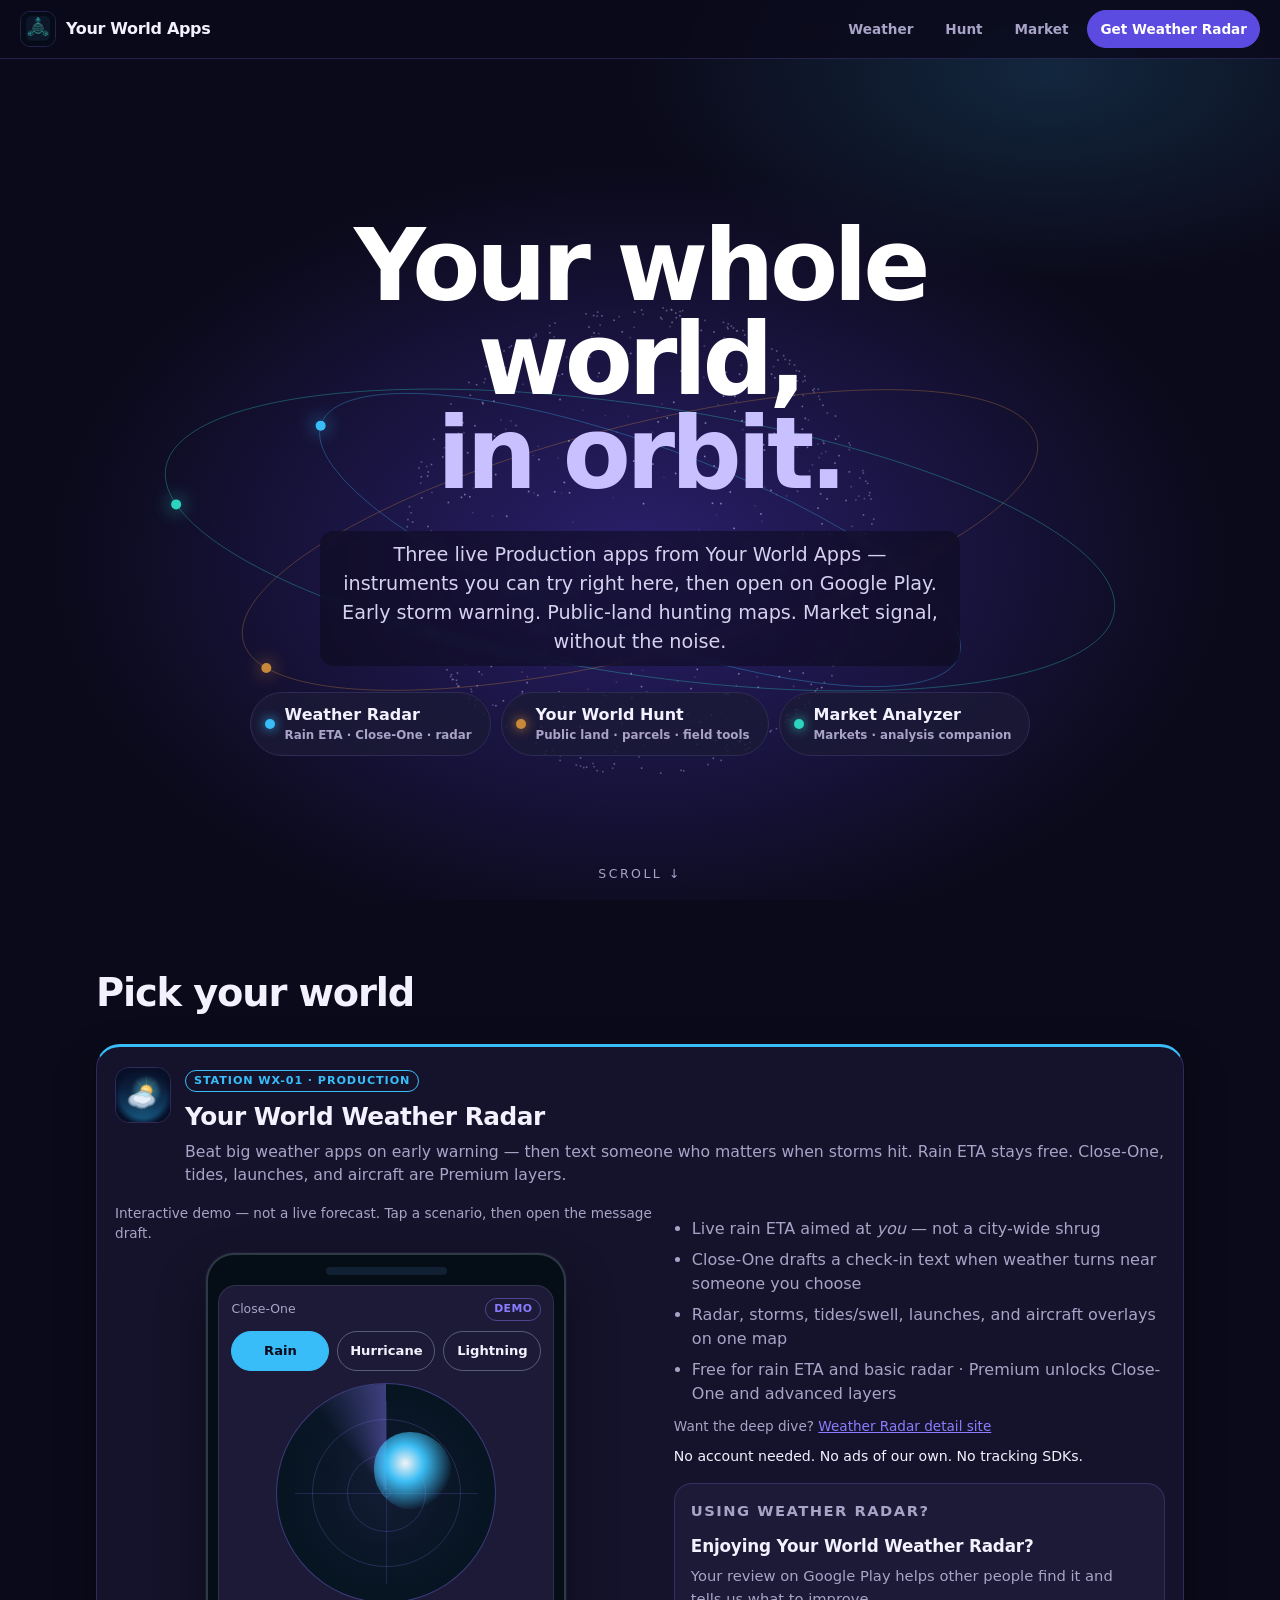
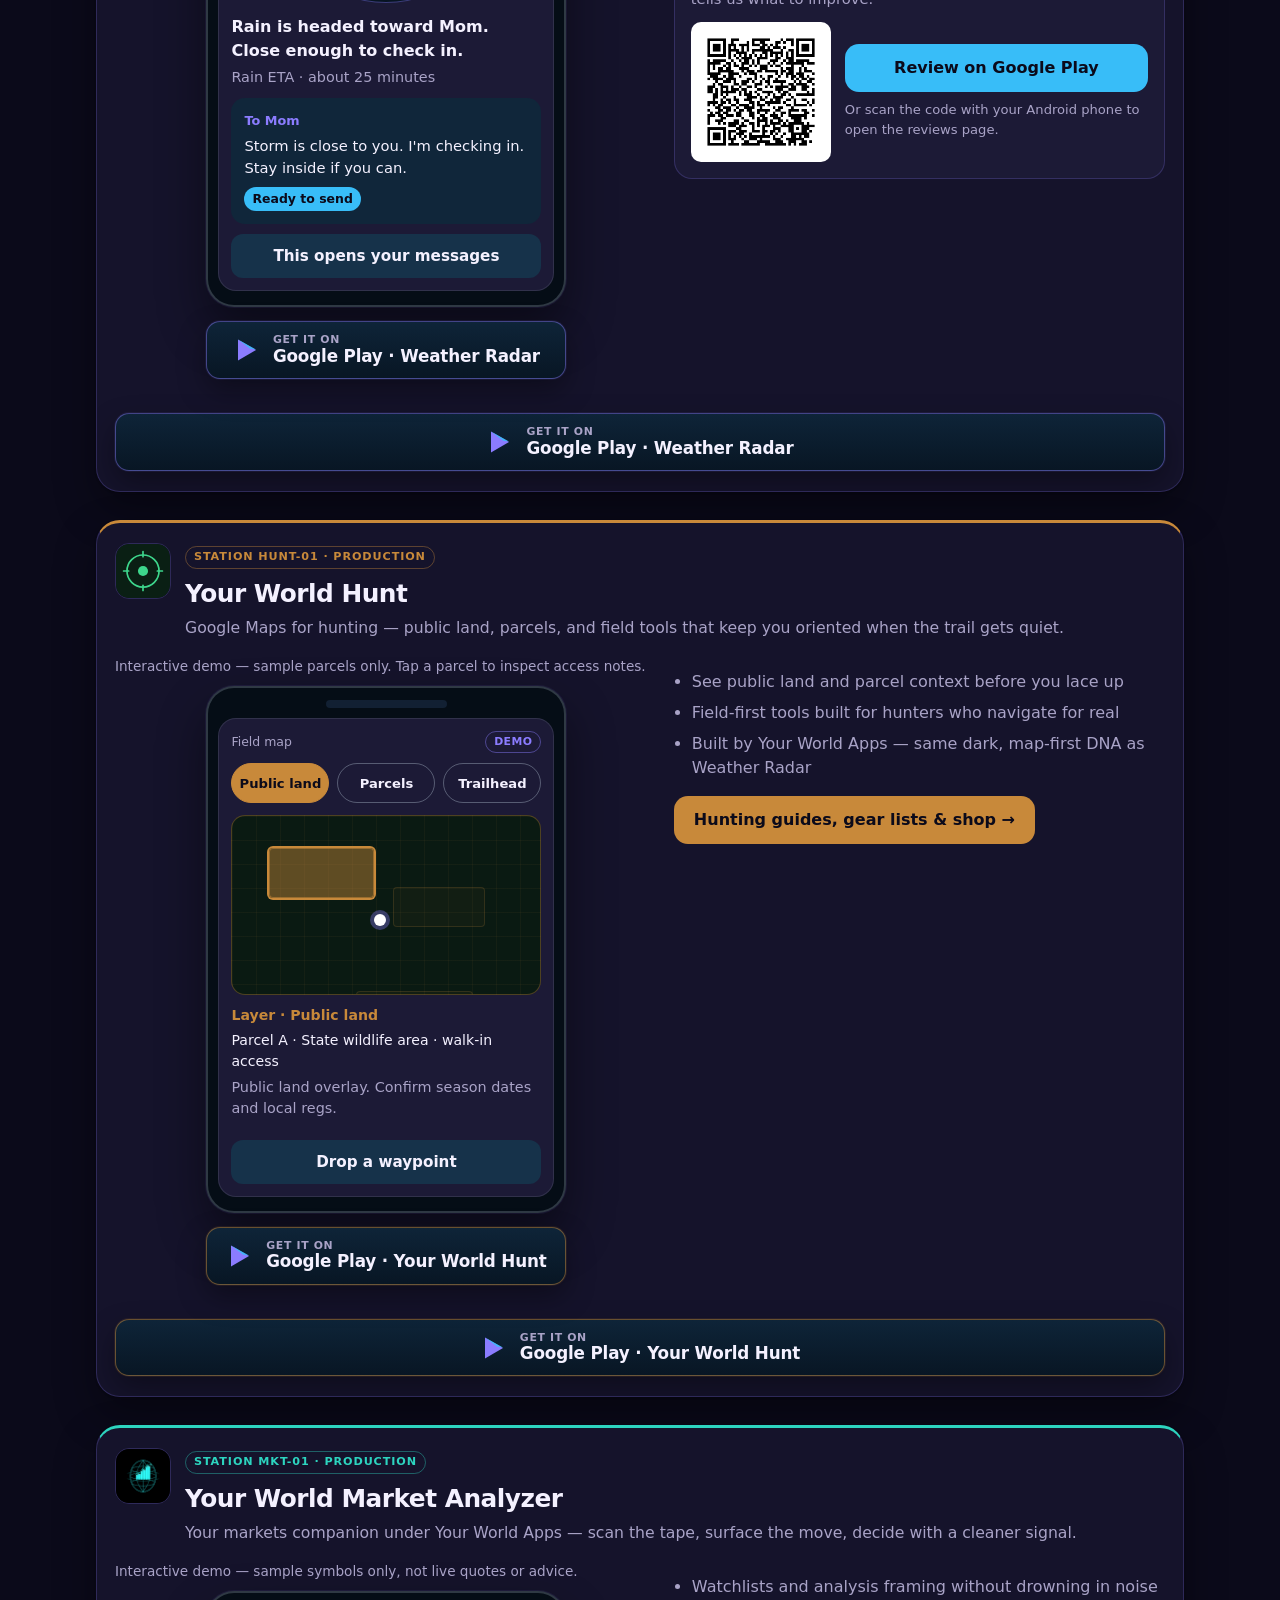
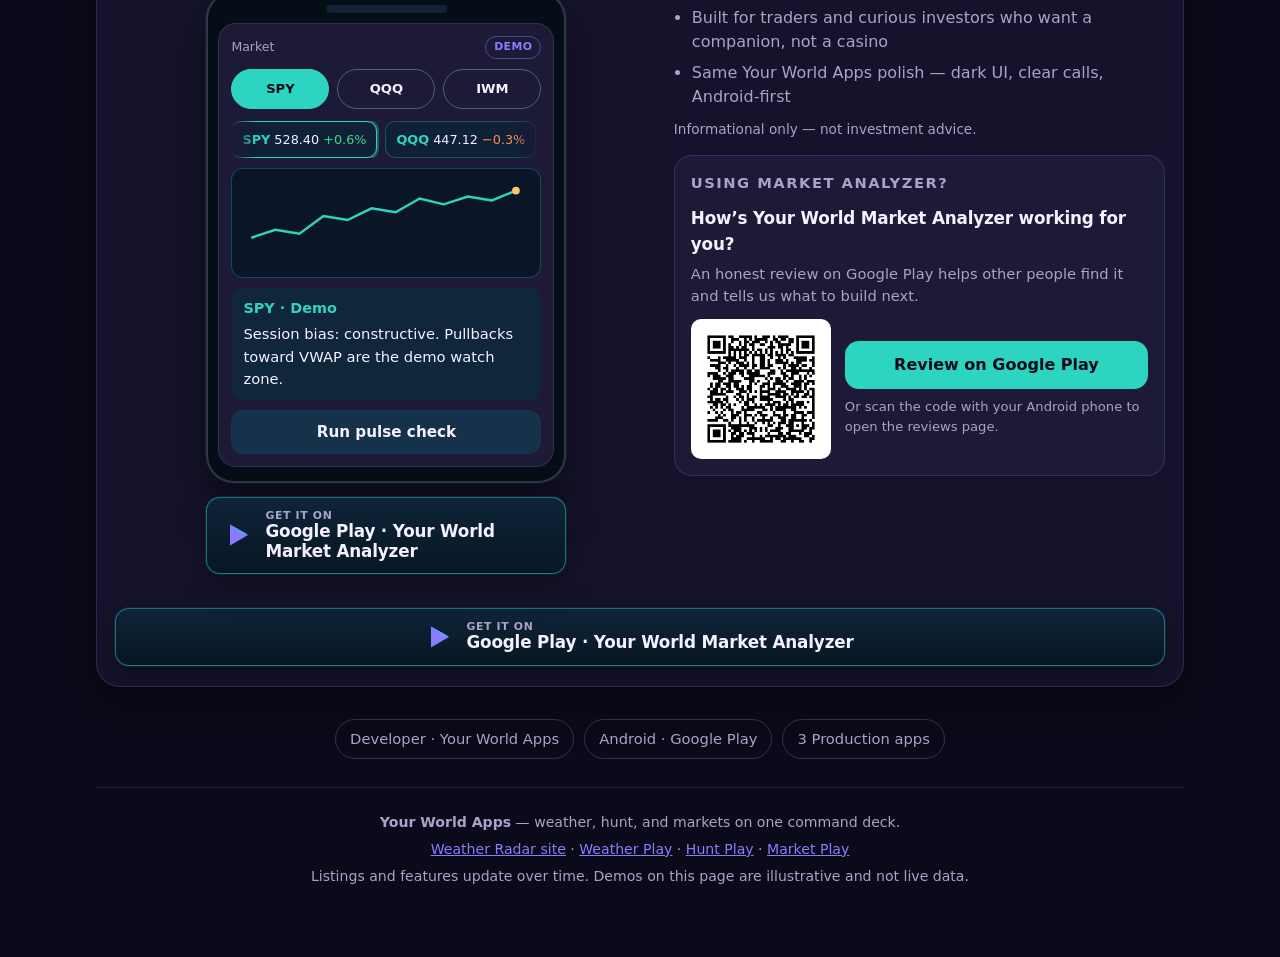
==== index.html @ 9cd0b434 "Hub: remove Android kicker from hero" ====
<!DOCTYPE html>
<html lang="en">
<head>
<meta charset="utf-8">
<meta name="viewport" content="width=device-width, initial-scale=1">
<title>Your World Apps — Command Deck</title>
<link rel="icon" href="assets/yw-apps-icon.png" type="image/png">
<link rel="apple-touch-icon" href="assets/yw-apps-icon.png">
<link rel="canonical" href="https://yourworldapps.si/">
<meta name="description" content="Your World Apps command deck: Weather Radar early storm alerts and Close-One, Your World Hunt public-land maps, and Your World Market Analyzer. Get them on Google Play.">
<meta property="og:title" content="Your World Apps — Command Deck">
<meta property="og:description" content="Your World Apps command deck: Weather Radar early storm alerts and Close-One, Your World Hunt public-land maps, and Your World Market Analyzer. Get them on Google Play.">
<meta property="og:url" content="https://yourworldapps.si/">
<meta property="og:type" content="website">
<meta property="og:image" content="https://yourworldapps.si/assets/og-hub.jpg">
<meta property="og:image:width" content="1200">
<meta property="og:image:height" content="630">
<meta name="twitter:card" content="summary_large_image">
<meta name="twitter:title" content="Your World Apps — Command Deck">
<meta name="twitter:description" content="Your World Apps command deck: Weather Radar early storm alerts and Close-One, Your World Hunt public-land maps, and Your World Market Analyzer. Get them on Google Play.">
<meta name="twitter:image" content="https://yourworldapps.si/assets/og-hub.jpg">
<script type="application/ld+json">
{
  "@context": "https://schema.org",
  "@graph": [
    {
      "@type": "Organization",
      "name": "Your World Apps",
      "url": "https://yourworldapps.si/",
      "email": "support@yourworldapps.si",
      "logo": "https://yourworldapps.si/assets/yw-apps-icon.png"
    },
    {
      "@type": "ItemList",
      "name": "Your World Apps on Google Play",
      "itemListElement": [
        {
          "@type": "ListItem",
          "position": 1,
          "item": {
            "@type": "SoftwareApplication",
            "name": "Your World Weather Radar",
            "operatingSystem": "Android",
            "applicationCategory": "WeatherApplication",
            "url": "https://play.google.com/store/apps/details?id=com.yourworld.weatheranalyzer",
            "offers": {
              "@type": "Offer",
              "price": "0",
              "priceCurrency": "USD"
            }
          }
        },
        {
          "@type": "ListItem",
          "position": 2,
          "item": {
            "@type": "SoftwareApplication",
            "name": "Your World Hunt",
            "operatingSystem": "Android",
            "applicationCategory": "SportsApplication",
            "url": "https://play.google.com/store/apps/details?id=com.yourworld.hunt",
            "offers": {
              "@type": "Offer",
              "price": "0",
              "priceCurrency": "USD"
            }
          }
        },
        {
          "@type": "ListItem",
          "position": 3,
          "item": {
            "@type": "SoftwareApplication",
            "name": "Your World Market Analyzer",
            "operatingSystem": "Android",
            "applicationCategory": "FinanceApplication",
            "url": "https://play.google.com/store/apps/details?id=com.yourworld.analyzer",
            "offers": {
              "@type": "Offer",
              "price": "0",
              "priceCurrency": "USD"
            }
          }
        }
      ]
    }
  ]
}
</script>
<style>
  :root {
    /* Night Orbit — homepage palette */
    --night: #0B0A1A; --deep: #15132B; --panel-hi: #1C1A36; --edge: #2E2B52;
    --bg: var(--night); --panel: var(--deep); --panel-2: var(--panel-hi);
    --text: #F4F1FF; --muted: #A9A3C7; --violet: #8B7CFF; --violet-d: #5B4BE0; --gold: #FFC56B;
    --accent: var(--violet); --ink: #0B0A1A; --warn: #ff8a5c;
    --wx: #38BDF8; --hunt: #C8893A; --market: #2DD4BF;
    --line: rgba(139,124,255,0.22); --r: 16px; --max: 1120px;
  }
  * { box-sizing: border-box; }
  html { scroll-behavior: smooth; }
  body {
    margin: 0;
    font-family: Inter, system-ui, -apple-system, "Segoe UI", Roboto, Arial, sans-serif;
    background: var(--bg);
    color: var(--text);
    line-height: 1.5;
  }
  a { color: var(--accent); }
  a:focus-visible, button:focus-visible {
    outline: 2px solid var(--accent);
    outline-offset: 3px;
  }

  /* —— Command deck chrome —— */
  .deck-bar {
    position: sticky;
    top: 0;
    z-index: 40;
    display: flex;
    align-items: center;
    gap: 12px;
    flex-wrap: wrap;
    padding: 10px 16px;
    background: rgba(11,10,26,0.78);
    backdrop-filter: blur(12px);
    border-bottom: 1px solid var(--line);
  }
  .brand {
    display: flex;
    align-items: center;
    gap: 10px;
    text-decoration: none;
    color: var(--text);
    font-weight: 800;
    letter-spacing: -0.02em;
  }
  .brand img {
    width: 36px;
    height: 36px;
    border-radius: 10px;
    object-fit: cover;
    border: 1px solid var(--line);
  }
  .deck-nav {
    display: flex;
    flex-wrap: wrap;
    gap: 6px;
    margin-left: auto;
  }
  .deck-nav a {
    text-decoration: none;
    color: var(--muted);
    font-size: 0.85rem;
    font-weight: 650;
    padding: 8px 12px;
    border-radius: 999px;
    border: 1px solid transparent;
  }
  .deck-nav a:hover {
    color: var(--text);
    border-color: rgba(197,215,230,0.25);
  }
  .cta-mini {
    background: var(--accent) !important;
    color: var(--ink) !important;
    border-color: var(--accent) !important;
  }

  main { max-width: 1080px; margin: 0 auto; padding: 28px 16px 64px; }

  /* —— Opening: you are on the deck —— */
  .kicker {
    margin: 0 0 10px;
    color: var(--accent);
    font-size: 0.78rem;
    font-weight: 800;
    letter-spacing: 0.1em;
    text-transform: uppercase;
  }
  .hero-actions {
    position: relative;
    display: flex;
    flex-wrap: wrap;
    gap: 10px;
  }
  .btn {
    display: inline-flex;
    align-items: center;
    justify-content: center;
    gap: 8px;
    min-height: 48px;
    padding: 12px 20px;
    border-radius: 14px;
    font-weight: 800;
    font-size: 1rem;
    text-decoration: none;
    border: 0;
    cursor: pointer;
    font-family: inherit;
  }
  .btn-primary { background: var(--accent); color: var(--ink); }
  .btn-primary:hover { filter: brightness(1.06); }
  .btn-ghost {
    background: transparent;
    color: var(--text);
    border: 1px solid rgba(197,215,230,0.35);
  }
  .btn-ghost:hover { border-color: var(--accent); color: var(--accent); }
  .btn-block { width: 100%; margin-top: 14px; }
  .btn-hunt { background: var(--hunt); color: #0B0A1A; }
  .btn-market { background: var(--market); color: #0B0A1A; }


  /* —— Stations —— */
  .stations { display: flex; flex-direction: column; gap: 28px; }
  .station {
    border: 1px solid var(--line);
    border-radius: 24px;
    background: var(--panel);
    overflow: hidden;
    scroll-margin-top: 96px;
  }
  .station-head {
    display: flex;
    align-items: flex-start;
    gap: 14px;
    padding: 20px 18px 8px;
  }
  .station-head img {
    width: 56px;
    height: 56px;
    border-radius: 14px;
    object-fit: cover;
    border: 1px solid var(--line);
    flex-shrink: 0;
  }
  .station-head h2 {
    margin: 0 0 4px;
    font-size: clamp(1.25rem, 3.5vw, 1.55rem);
    letter-spacing: -0.02em;
  }
  .station-tag {
    display: inline-block;
    font-size: 0.7rem;
    font-weight: 800;
    letter-spacing: 0.08em;
    text-transform: uppercase;
    color: var(--accent);
    border: 1px solid rgba(139,124,255,0.35);
    border-radius: 999px;
    padding: 2px 8px;
    margin-bottom: 6px;
  }
  .station.hunt .station-tag { color: var(--hunt); border-color: rgba(200,137,58,0.4); }
  .station.market .station-tag { color: var(--market); border-color: rgba(45,212,191,0.4); }
  .pitch {
    margin: 0;
    color: var(--muted);
    font-size: 0.98rem;
  }
  .station-body {
    display: grid;
    grid-template-columns: 1fr;
    gap: 16px;
    padding: 8px 18px 20px;
  }
  @media (min-width: 860px) {
    .station-body {
      grid-template-columns: 1.05fr 0.95fr;
      align-items: start;
    }
  }
  .copy-col .bullets {
    margin: 14px 0 0;
    padding-left: 18px;
    color: var(--muted);
  }
  .copy-col .bullets li { margin: 7px 0; }
  .demo-note {
    margin: 0 0 10px;
    font-size: 0.85rem;
    color: var(--muted);
  }

  /* Phone frame */
  .phone-frame {
    border-radius: 28px;
    background: #050d16;
    border: 2px solid rgba(197,215,230,0.22);
    box-shadow:
      0 0 0 1px rgba(139,124,255,0.08),
      0 24px 48px rgba(0,0,0,0.45);
    padding: 10px 10px 14px;
    max-width: 360px;
    margin: 0 auto;
  }
  .notch {
    width: 36%;
    height: 8px;
    margin: 2px auto 10px;
    border-radius: 999px;
    background: #122033;
  }
  .phone-screen {
    border-radius: 18px;
    background: var(--panel-2);
    border: 1px solid rgba(197,215,230,0.12);
    padding: 12px;
    min-height: 320px;
  }
  .phone-top {
    display: flex;
    justify-content: space-between;
    align-items: center;
    gap: 8px;
    margin-bottom: 10px;
    font-size: 0.78rem;
    color: var(--muted);
  }
  .tag {
    border: 1px solid rgba(139,124,255,0.45);
    color: var(--accent);
    border-radius: 999px;
    padding: 2px 8px;
    font-weight: 800;
    letter-spacing: 0.04em;
    text-transform: uppercase;
    font-size: 0.68rem;
  }
  .chips button {
    min-height: 40px;
    border-radius: 999px;
    border: 1px solid rgba(197,215,230,0.35);
    background: transparent;
    color: var(--text);
    font-weight: 700;
    font-size: 0.9rem;
    font-family: inherit;
    cursor: pointer;
  }
  .chips button[aria-pressed="true"] {
    background: var(--accent);
    color: var(--ink);
    border-color: var(--accent);
  }
  .station.hunt .chips button[aria-pressed="true"] {
    background: var(--hunt);
    border-color: var(--hunt);
  }
  .station.market .chips button[aria-pressed="true"] {
    background: var(--market);
    border-color: var(--market);
    color: #0B0A1A;
  }
  .msg-btn {
    width: 100%;
    margin-top: 10px;
    min-height: 44px;
    border: 0;
    border-radius: 12px;
    background: #16324a;
    color: var(--text);
    font-weight: 700;
    font-size: 0.95rem;
    font-family: inherit;
    cursor: pointer;
  }
  .msg-btn:hover { background: #1b3d59; }
  .alert { margin: 0 0 4px; font-weight: 700; color: var(--text); }
  .eta { margin: 0 0 10px; font-size: 0.9rem; color: var(--muted); }
  .draft {
    border-radius: 14px;
    background: #10263a;
    padding: 12px;
    border: 1px solid transparent;
    transition: border-color 0.3s ease, box-shadow 0.3s ease;
  }
  .draft.ready {
    border-color: var(--accent);
    box-shadow: 0 0 0 3px rgba(139,124,255,0.18);
  }
  .to { margin: 0 0 4px; font-size: 0.8rem; color: var(--accent); font-weight: 700; }
  .msg { margin: 0; color: var(--text); font-size: 0.92rem; }
  .ready-label {
    margin: 8px 0 0;
    font-size: 0.78rem;
    font-weight: 800;
    color: var(--ink);
    background: var(--accent);
    display: inline-block;
    border-radius: 999px;
    padding: 3px 8px;
  }
  .explain { margin: 8px 0 0; font-size: 0.85rem; color: var(--muted); }

  /* Weather radar widget */
  .radar-wrap { display: grid; justify-items: center; margin: 4px 0 12px; }
  .radar {
    position: relative;
    width: min(100%, 220px);
    aspect-ratio: 1;
    border-radius: 50%;
    overflow: hidden;
    background:
      radial-gradient(circle at 50% 50%, rgba(139,124,255,0.08), transparent 62%),
      #071422;
    border: 1px solid rgba(139,124,255,0.4);
  }
  .ring {
    position: absolute;
    border: 1px solid rgba(139,124,255,0.22);
    border-radius: 50%;
  }
  .ring.r1 { inset: 16%; }
  .ring.r2 { inset: 32%; }
  .ring.r3 { inset: 48%; }
  .crosshair::before, .crosshair::after {
    content: "";
    position: absolute;
    background: rgba(139,124,255,0.18);
  }
  .crosshair::before { left: 50%; top: 8%; bottom: 8%; width: 1px; }
  .crosshair::after { top: 50%; left: 8%; right: 8%; height: 1px; }
  .sweep {
    position: absolute;
    inset: -2%;
    border-radius: 50%;
    background: conic-gradient(
      from 0deg,
      transparent 0deg,
      transparent 292deg,
      rgba(139,124,255,0.02) 320deg,
      rgba(139,124,255,0.42) 360deg
    );
    animation: spin 4.5s linear infinite;
  }
  .blob {
    position: absolute;
    width: var(--s);
    height: var(--s);
    left: var(--x);
    top: var(--y);
    transform: translate(-50%, -50%);
    border-radius: 46% 54% 48% 52%;
    background: radial-gradient(circle at 40% 40%, #fff 0%, var(--c) 28%, transparent 72%);
    opacity: 0.95;
    transition: left 0.45s ease, top 0.45s ease, width 0.45s ease, height 0.45s ease, background 0.45s ease;
  }
  @keyframes spin { to { transform: rotate(360deg); } }

  /* Hunt map */
  .hunt-map {
    position: relative;
    height: 180px;
    border-radius: 14px;
    overflow: hidden;
    border: 1px solid rgba(200,137,58,0.35);
    background:
      linear-gradient(rgba(200,137,58,0.06) 1px, transparent 1px),
      linear-gradient(90deg, rgba(200,137,58,0.06) 1px, transparent 1px),
      #0a1a12;
    background-size: 24px 24px, 24px 24px, auto;
    margin-bottom: 10px;
  }
  .parcel {
    position: absolute;
    border: 1.5px solid rgba(200,137,58,0.55);
    background: rgba(200,137,58,0.12);
    border-radius: 4px;
    cursor: pointer;
    transition: background 0.2s ease, box-shadow 0.2s ease;
  }
  .parcel[aria-pressed="true"], .parcel:hover {
    background: rgba(200,137,58,0.32);
    box-shadow: 0 0 0 2px var(--hunt);
  }
  .you-pin {
    position: absolute;
    width: 12px;
    height: 12px;
    border-radius: 50%;
    background: #fff;
    box-shadow: 0 0 0 4px rgba(139,124,255,0.35);
    transform: translate(-50%, -50%);
    left: 48%;
    top: 58%;
    z-index: 2;
  }
  .hunt-meta {
    display: grid;
    gap: 4px;
    font-size: 0.88rem;
  }
  .hunt-meta strong { color: var(--hunt); }

  /* Market ticker */
  .ticker {
    display: flex;
    gap: 8px;
    overflow: hidden;
    margin-bottom: 10px;
    mask-image: linear-gradient(90deg, transparent, #000 8%, #000 92%, transparent);
  }
  .ticker-track {
    display: flex;
    gap: 8px;
    animation: ticker 18s linear infinite;
    white-space: nowrap;
  }
  @keyframes ticker {
    from { transform: translateX(0); }
    to { transform: translateX(-50%); }
  }
  .tick {
    flex: 0 0 auto;
    border-radius: 10px;
    border: 1px solid rgba(45,212,191,0.3);
    background: #102036;
    padding: 8px 10px;
    font-size: 0.8rem;
    font-variant-numeric: tabular-nums;
  }
  .tick .sym { font-weight: 800; color: var(--market); }
  .tick.up .chg { color: #3dd68c; }
  .tick.down .chg { color: #ff8a5c; }
  .chart {
    height: 110px;
    border-radius: 12px;
    border: 1px solid rgba(45,212,191,0.28);
    background: #0a1628;
    margin-bottom: 10px;
    position: relative;
    overflow: hidden;
  }
  .chart svg { width: 100%; height: 100%; display: block; }
  .insight {
    border-radius: 12px;
    background: #10263a;
    padding: 10px 12px;
    font-size: 0.9rem;
  }
  .insight strong { color: var(--market); }


  /* Prominent Google Play CTA */
  .play-cta {
    display: flex;
    align-items: center;
    justify-content: center;
    gap: 12px;
    width: 100%;
    max-width: 360px;
    margin: 14px auto 0;
    min-height: 56px;
    padding: 12px 18px;
    border-radius: 14px;
    text-decoration: none;
    font-weight: 800;
    border: 1px solid rgba(139,124,255,0.45);
    background: linear-gradient(180deg, #0e2438, #081624);
    color: var(--text);
    box-shadow: 0 0 0 1px rgba(139,124,255,0.08), 0 12px 28px rgba(0,0,0,0.35);
    transition: filter 0.15s ease, border-color 0.15s ease, transform 0.15s ease;
  }
  .play-cta:hover {
    filter: brightness(1.08);
    border-color: var(--accent);
    transform: translateY(-1px);
  }
  .play-cta .play-icon {
    flex: 0 0 auto;
    width: 28px;
    height: 28px;
  }
  .play-cta .play-copy {
    text-align: left;
    line-height: 1.15;
  }
  .play-cta .play-copy small {
    display: block;
    font-size: 0.68rem;
    font-weight: 700;
    letter-spacing: 0.06em;
    text-transform: uppercase;
    color: var(--muted);
  }
  .play-cta .play-copy strong {
    display: block;
    font-size: 1.05rem;
    letter-spacing: -0.01em;
  }
  .station.hunt .play-cta {
    border-color: rgba(200,137,58,0.5);
    box-shadow: 0 0 0 1px rgba(200,137,58,0.1), 0 12px 28px rgba(0,0,0,0.35);
  }
  .station.hunt .play-cta:hover { border-color: var(--hunt); }
  .station.market .play-cta {
    border-color: rgba(45,212,191,0.5);
    box-shadow: 0 0 0 1px rgba(45,212,191,0.1), 0 12px 28px rgba(0,0,0,0.35);
  }
  .station.market .play-cta:hover { border-color: var(--market); }
  .station-foot {
    padding: 0 18px 20px;
  }
  .station-foot .play-cta { max-width: none; }

  /* Weather Radar review ask */
  .review-ask {
    margin-top: 16px;
    padding: 16px;
    border: 1px solid var(--line);
    border-radius: 18px;
    background: var(--panel-2);
    scroll-margin-top: 96px;
  }
  .review-ask h3 {
    margin: 0 0 6px;
    font-size: 1.05rem;
    letter-spacing: -0.01em;
  }
  .review-ask p { margin: 0 0 12px; color: var(--muted); font-size: 0.92rem; }
  .review-ask .review-row {
    display: flex;
    flex-wrap: wrap;
    align-items: center;
    gap: 14px;
  }
  .review-ask img.qr {
    display: block;
    width: 140px;
    height: 140px;
    border-radius: 10px;
    background: #fff;
    padding: 6px;
    flex-shrink: 0;
  }
  .review-ask .review-side { flex: 1 1 160px; min-width: 0; }
  .review-ask .review-side .btn { width: 100%; }
  .review-ask .qr-hint { margin: 8px 0 0; font-size: 0.82rem; }

  /* Trust + footer */
  .trust {
    margin-top: 32px;
    display: flex;
    flex-wrap: wrap;
    gap: 10px;
    align-items: center;
    justify-content: center;
    text-align: center;
    color: var(--muted);
    font-size: 0.92rem;
  }
  .trust span {
    border: 1px solid rgba(197,215,230,0.2);
    border-radius: 999px;
    padding: 8px 14px;
  }
  footer {
    margin-top: 28px;
    padding-top: 18px;
    border-top: 1px solid rgba(197,215,230,0.12);
    color: var(--muted);
    font-size: 0.88rem;
    text-align: center;
  }
  footer p { margin: 6px 0; }
  .sr-only {
    position: absolute; width: 1px; height: 1px; padding: 0; margin: -1px;
    overflow: hidden; clip: rect(0,0,0,0); white-space: nowrap; border: 0;
  }
  html { scroll-padding-top: 88px; }

  /* Keep demo controls above chrome / clickable */
  .chips button, .parcel, .msg-btn, .phone-screen {
    position: relative;
    z-index: 1;
    pointer-events: auto;
    -webkit-tap-highlight-color: rgba(139,124,255, 0.25);
    touch-action: manipulation;
  }
  .chips {
    display: grid;
    grid-template-columns: repeat(3, minmax(0, 1fr));
    gap: 8px;
    margin-bottom: 12px;
  }
  .chips button { min-width: 0; padding: 8px 6px; font-size: 0.82rem; }

  /* Hunt layer modes — dramatic visual change */
  .hunt-map[data-layer="public"] .parcel { opacity: 0.35; }
  .hunt-map[data-layer="public"] .parcel[aria-pressed="true"] {
    opacity: 1;
    background: rgba(200,137,58,0.45);
  }
  .hunt-map[data-layer="parcels"] .parcel {
    opacity: 1;
    border-style: dashed;
  }
  .hunt-map[data-layer="trail"] .parcel { opacity: 0.25; }
  .hunt-map[data-layer="trail"] .parcel[aria-pressed="true"] {
    opacity: 1;
    background: rgba(246, 226, 122, 0.35);
    border-color: #f6e27a;
    box-shadow: 0 0 0 2px #f6e27a;
  }
  .hunt-map .trail-dot {
    position: absolute;
    width: 10px;
    height: 10px;
    border-radius: 50%;
    background: #f6e27a;
    box-shadow: 0 0 0 4px rgba(246,226,122,0.35);
    left: 62%;
    top: 22%;
    transform: translate(-50%, -50%);
    opacity: 0;
    transition: opacity 0.2s ease;
    z-index: 3;
    pointer-events: none;
  }
  .hunt-map[data-layer="trail"] .trail-dot { opacity: 1; }
  .parcel.is-flash {
    animation: parcelFlash 0.45s ease;
  }
  @keyframes parcelFlash {
    0% { transform: scale(1); }
    40% { transform: scale(1.04); filter: brightness(1.35); }
    100% { transform: scale(1); }
  }
  .you-pin { pointer-events: none; z-index: 2; }

  /* Market chart + ticker feedback */
  .tick.is-active {
    border-color: var(--market) !important;
    box-shadow: 0 0 0 2px rgba(45,212,191,0.35);
  }
  .chart svg #mktLine {
    transition: opacity 0.15s ease;
  }
  .chart.is-updating #mktLine { opacity: 0.25; }
  .insight.is-pulse {
    border: 1px solid var(--market);
    box-shadow: 0 0 0 3px rgba(45,212,191,0.18);
  }

  @media (prefers-reduced-motion: reduce) {
    html { scroll-behavior: auto; }
    .sweep, .ticker-track { animation: none; }
    .blob, .draft, .parcel { transition: none; }
    .parcel.is-flash { animation: none; }
  }

  /* —— Orbit homepage —— */
  .wrap { max-width: var(--max); margin: 0 auto; padding: 0 20px; }
  .deck-bar { position: fixed; left: 0; right: 0; padding: 10px 20px; }
  .deck-nav a.cta-mini { background: var(--violet-d) !important; color: #fff !important; border-color: var(--violet-d) !important; }
  .hero { position: relative; min-height: 100svh; display: grid; align-items: center; overflow: hidden; text-align: center;
    background: radial-gradient(900px 600px at 50% 62%, #2A1F6B 0, transparent 65%), radial-gradient(600px 300px at 82% 8%, rgba(56,189,248,0.16), transparent 70%), var(--night); }
  .hero canvas { position: absolute; inset: 0; width: 100%; height: 100%; display: block; }
  .hero-copy { position: relative; z-index: 2; margin: 0 auto; padding: 96px 20px 56px; max-width: 920px; }
  .hero .kicker { display: inline-block; color: var(--gold); border: 1px solid rgba(255,197,107,0.4); border-radius: 999px; padding: 5px 12px; letter-spacing: 0.22em; }
  .hero h1 { font-size: clamp(2.6rem, 9vw, 6.2rem); line-height: 0.95; letter-spacing: -0.045em; font-weight: 900; margin: 0.35em 0 0.3em; color: #fff; }
  .hero h1 span { color: #C9C1FF; }
  .hero .lead { margin: 0 auto 26px; max-width: 40rem; color: #D6D1EE; font-size: clamp(1rem, 2.4vw, 1.2rem);
    background: rgba(11,10,26,0.55); border-radius: 14px; padding: 10px 14px; backdrop-filter: blur(4px); }
  .orbit-pills { display: flex; flex-wrap: wrap; gap: 10px; justify-content: center; }
  .pill { display: flex; flex-direction: column; align-items: flex-start; padding: 10px 18px 10px 34px; position: relative; border-radius: 999px; text-decoration: none;
    background: rgba(28,26,54,0.82); border: 1px solid var(--edge); color: var(--text); font-weight: 800; transition: border-color .2s, transform .2s; }
  .pill::before { content: ""; position: absolute; left: 14px; top: 50%; width: 10px; height: 10px; margin-top: -5px; border-radius: 50%; background: var(--c); box-shadow: 0 0 12px var(--c); }
  .pill small { font-weight: 600; font-size: 0.74rem; color: var(--muted); }
  .pill:hover, .pill:focus-visible { border-color: var(--c); transform: translateY(-2px); }
  .pill.wx { --c: var(--wx); } .pill.hunt { --c: var(--hunt); } .pill.market { --c: var(--market); }
  .scroll-cue { position: absolute; bottom: 16px; left: 50%; transform: translateX(-50%); z-index: 2; color: var(--muted); font-size: 0.78rem; letter-spacing: 0.2em; text-transform: uppercase; text-decoration: none; }
  .js .reveal { opacity: 0; transform: translateY(14px); animation: rise 0.9s cubic-bezier(.2,.7,.2,1) forwards; }
  .d1 { animation-delay: .15s; } .d2 { animation-delay: .35s; } .d3 { animation-delay: .55s; } .d4 { animation-delay: .75s; }
  @keyframes rise { to { opacity: 1; transform: none; } }
  main { max-width: var(--max); padding-top: 64px; }
  .chapters-title { font-size: clamp(1.6rem, 4vw, 2.4rem); letter-spacing: -0.03em; margin: 0 0 22px; }
  .station { border-top: 3px solid var(--sa); box-shadow: 0 1px 2px rgba(0,0,0,.3), 0 18px 40px rgba(0,0,0,.35); }
  .station.weather { --sa: var(--wx); } .station.hunt { --sa: var(--hunt); } .station.market { --sa: var(--market); }
  .station .station-tag { color: var(--sa); border-color: currentColor; }
  .station.weather .chips button[aria-pressed="true"], .station.weather .ready-label { background: var(--wx); border-color: var(--wx); color: var(--ink); }
  .btn-primary { background: var(--violet-d); color: #fff; }
  .station.weather .btn-primary { background: var(--wx); color: var(--ink); }
  .btn-hunt, .btn-market { color: var(--ink); }
  .wx-trust { margin: 10px 0 0; font-size: 0.88rem; color: var(--text); }
  .mt-sm { margin-top: 10px; } .mt-xs { margin-top: 4px; }
  #p1 { left: 12%; top: 18%; width: 34%; height: 28%; }
  #p2 { left: 52%; top: 12%; width: 30%; height: 22%; }
  #p3 { left: 40%; top: 48%; width: 38%; height: 32%; }
  .js .js-reveal { opacity: 0; transform: translateY(24px); transition: opacity .7s ease, transform .7s ease; }
  .js .js-reveal.in { opacity: 1; transform: none; }
  @media (max-width: 640px) {
    .deck-nav a:not(.cta-mini) { display: none; }
    .hero-copy { padding-top: 84px; }
  }
  @media (prefers-reduced-motion: reduce) {
    .reveal, .js-reveal { animation: none; opacity: 1; transform: none; transition: none; }
    .sweep, .ticker-track { animation: none; }
    html { scroll-behavior: auto; }
  }
</style>
  <script type="text/javascript" src="https://classic.avantlink.com/affiliate_app_confirm.php?mode=js&authResponse=53598594d4583b51487a907666c5648e56927849"></script>
<script defer data-domain="yourworldapps.si" src="https://plausible.io/js/script.outbound-links.js"></script>
</head>
<body>
<script>document.documentElement.classList.add("js")</script>
<header class="deck-bar">
  <a class="brand" href="#top">
    <img src="assets/yw-apps-icon-72.png" width="36" height="36" alt="">
    Your World Apps
  </a>
  <nav class="deck-nav" aria-label="Stations">
    <a href="#weather">Weather</a>
    <a href="#hunt">Hunt</a>
    <a href="#market">Market</a>
    <a class="cta-mini" href="https://play.google.com/store/apps/details?id=com.yourworld.weatheranalyzer&amp;referrer=utm_source%3Dappshub%26utm_medium%3Dweatheranalyzer%26utm_campaign%3Dnav">Get Weather Radar</a>
  </nav>
</header>

<section class="hero" id="top" aria-labelledby="hero-title">
  <canvas id="orbit" aria-hidden="true"></canvas>
  <div class="hero-copy">
    <h1 id="hero-title" class="reveal d2">Your whole world,<br><span>in orbit.</span></h1>
    <p class="lead reveal d3">Three live Production apps from Your World Apps — instruments you can try right here, then open on Google Play. Early storm warning. Public-land hunting maps. Market signal, without the noise.</p>
    <div class="orbit-pills reveal d4" aria-label="Apps">
      <a class="pill wx" href="#weather">Weather Radar<small>Rain ETA · Close-One · radar</small></a>
      <a class="pill hunt" href="#hunt">Your World Hunt<small>Public land · parcels · field tools</small></a>
      <a class="pill market" href="#market">Market Analyzer<small>Markets · analysis companion</small></a>
    </div>
  </div>
  <a class="scroll-cue" href="#weather">Scroll ↓</a>
</section>

<main id="apps">
  <h2 class="chapters-title">Pick your world</h2>
  <div class="stations">
    <!-- WEATHER -->
    <article class="station weather js-reveal" id="weather" aria-labelledby="wx-title">
      <div class="station-head">
        <img src="assets/weather-icon-112.png" width="56" height="56" alt="">
        <div>
          <span class="station-tag">Station WX-01 · Production</span>
          <h2 id="wx-title">Your World Weather Radar</h2>
          <p class="pitch">Beat big weather apps on early warning — then text someone who matters when storms hit. Rain ETA stays free. Close-One, tides, launches, and aircraft are Premium layers.</p>
        </div>
      </div>
      <div class="station-body">
        <div class="demo-col">
          <p class="demo-note">Interactive demo — not a live forecast. Tap a scenario, then open the message draft.</p>
          <div class="phone-frame">
            <div class="notch" aria-hidden="true"></div>
            <div class="phone-screen">
              <div class="phone-top"><span>Close-One</span><span class="tag">Demo</span></div>
              <div class="chips" role="group" aria-label="Weather scenarios">
                <button type="button" id="chip-rain" aria-pressed="true">Rain</button>
                <button type="button" id="chip-hurricane" aria-pressed="false">Hurricane</button>
                <button type="button" id="chip-lightning" aria-pressed="false">Lightning</button>
              </div>
              <div class="radar-wrap">
                <div class="radar" aria-hidden="true">
                  <div class="sweep"></div>
                  <div class="ring r1"></div>
                  <div class="ring r2"></div>
                  <div class="ring r3"></div>
                  <div class="crosshair"></div>
                  <div class="blob" id="blob"></div>
                </div>
              </div>
              <p class="alert" id="alert"></p>
              <p class="eta" id="eta"></p>
              <div class="draft" id="draft">
                <p class="to" id="who"></p>
                <p class="msg" id="msg"></p>
                <p class="ready-label" id="readyLabel" hidden>Ready to send</p>
              </div>
              <button type="button" class="msg-btn" id="openMsg">This opens your messages</button>
              <p class="explain" id="explain" hidden>In the app, this opens your messaging app — you tap Send.</p>
            </div>
          </div>
          <a class="play-cta" href="https://play.google.com/store/apps/details?id=com.yourworld.weatheranalyzer&amp;referrer=utm_source%3Dappshub%26utm_medium%3Dweatheranalyzer%26utm_campaign%3Dcta" target="_blank" rel="noopener">
  <svg class="play-icon" viewBox="0 0 28 28" aria-hidden="true"><path fill="#8B7CFF" d="M5 3.5v21l18-10.5L5 3.5z"/><path fill="#38BDF8" d="M5 3.5l12.2 9.2L23 13.5 5 3.5z" opacity=".85"/></svg>
  <span class="play-copy"><small>Get it on</small><strong>Google Play · Weather Radar</strong></span>
</a>
        </div>
        <div class="copy-col">
          <ul class="bullets">
            <li>Live rain ETA aimed at <em>you</em> — not a city-wide shrug</li>
            <li>Close-One drafts a check-in text when weather turns near someone you choose</li>
            <li>Radar, storms, tides/swell, launches, and aircraft overlays on one map</li>
            <li>Free for rain ETA and basic radar · Premium unlocks Close-One and advanced layers</li>
          </ul>
          <p class="demo-note mt-sm">Want the deep dive? <a href="https://weather.yourworldapps.si/">Weather Radar detail site</a></p>
          <p class="wx-trust">No account needed. No ads of our own. No tracking SDKs.</p>
          <section class="review-ask" id="weather-review" aria-labelledby="wx-review-title">
            <p class="kicker">Using Weather Radar?</p>
            <h3 id="wx-review-title">Enjoying Your World Weather Radar?</h3>
            <p>Your review on Google Play helps other people find it and tells us what to improve.</p>
            <div class="review-row">
              <img class="qr" src="assets/qr/weather-radar-play-review.png" width="140" height="140" alt="QR code that opens the Your World Weather Radar reviews page on Google Play">
              <div class="review-side">
                <a class="btn btn-primary" href="https://play.google.com/store/apps/details?id=com.yourworld.weatheranalyzer&amp;showAllReviews=true&amp;referrer=utm_source%3Dappshub%26utm_medium%3Dweatheranalyzer%26utm_campaign%3Dreview" target="_blank" rel="noopener">Review on Google Play</a>
                <p class="qr-hint">Or scan the code with your Android phone to open the reviews page.</p>
              </div>
            </div>
          </section>
        </div>
      </div>
      <div class="station-foot">
        <a class="play-cta" href="https://play.google.com/store/apps/details?id=com.yourworld.weatheranalyzer&amp;referrer=utm_source%3Dappshub%26utm_medium%3Dweatheranalyzer%26utm_campaign%3Dcta" target="_blank" rel="noopener">
  <svg class="play-icon" viewBox="0 0 28 28" aria-hidden="true"><path fill="#8B7CFF" d="M5 3.5v21l18-10.5L5 3.5z"/><path fill="#38BDF8" d="M5 3.5l12.2 9.2L23 13.5 5 3.5z" opacity=".85"/></svg>
  <span class="play-copy"><small>Get it on</small><strong>Google Play · Weather Radar</strong></span>
</a>
      </div>
    </article>

    <!-- HUNT -->
    <article class="station hunt js-reveal" id="hunt" aria-labelledby="hunt-title">
      <div class="station-head">
        <img src="assets/hunt-icon.svg" width="56" height="56" alt="">
        <div>
          <span class="station-tag">Station HUNT-01 · Production</span>
          <h2 id="hunt-title">Your World Hunt</h2>
          <p class="pitch">Google Maps for hunting — public land, parcels, and field tools that keep you oriented when the trail gets quiet.</p>
        </div>
      </div>
      <div class="station-body">
        <div class="demo-col">
          <p class="demo-note">Interactive demo — sample parcels only. Tap a parcel to inspect access notes.</p>
          <div class="phone-frame">
            <div class="notch" aria-hidden="true"></div>
            <div class="phone-screen">
              <div class="phone-top"><span>Field map</span><span class="tag">Demo</span></div>
              <div class="chips" role="group" aria-label="Map layers">
                <button type="button" id="hunt-public" aria-pressed="true">Public land</button>
                <button type="button" id="hunt-parcels" aria-pressed="false">Parcels</button>
                <button type="button" id="hunt-trail" aria-pressed="false">Trailhead</button>
              </div>
              <div class="hunt-map" id="huntMap" data-layer="public" aria-label="Demo hunt map">
                <div class="parcel" id="p1" aria-pressed="true" role="button" tabindex="0"></div>
                <div class="parcel" id="p2" aria-pressed="false" role="button" tabindex="0"></div>
                <div class="parcel" id="p3" aria-pressed="false" role="button" tabindex="0"></div>
                <div class="you-pin" title="You"></div>
              </div>
              <div class="hunt-meta" aria-live="polite">
                <div><strong id="huntLayer">Layer · Public land</strong></div>
                <div id="huntParcel">Parcel A · State wildlife area · walk-in access</div>
                <div id="huntNote" class="eta">Stay on marked public land. Verify local rules before you go.</div>
              </div>
              <button type="button" class="msg-btn" id="huntPin">Drop a waypoint</button>
              <p class="explain" id="huntExplain" hidden>In the app, waypoints sync to your field kit so you can find the spot again.</p>
            </div>
          </div>
          <a class="play-cta" href="https://play.google.com/store/apps/details?id=com.yourworld.hunt&amp;referrer=utm_source%3Dappshub%26utm_medium%3Dhunt%26utm_campaign%3Dcta" target="_blank" rel="noopener">
  <svg class="play-icon" viewBox="0 0 28 28" aria-hidden="true"><path fill="#8B7CFF" d="M5 3.5v21l18-10.5L5 3.5z"/><path fill="#38BDF8" d="M5 3.5l12.2 9.2L23 13.5 5 3.5z" opacity=".85"/></svg>
  <span class="play-copy"><small>Get it on</small><strong>Google Play · Your World Hunt</strong></span>
</a>
        </div>
        <div class="copy-col">
          <ul class="bullets">
            <li>See public land and parcel context before you lace up</li>
            <li>Field-first tools built for hunters who navigate for real</li>
            <li>Built by Your World Apps — same dark, map-first DNA as Weather Radar</li>
          </ul>
          <p class="hunt-site"><a class="btn btn-hunt" href="https://hunt.yourworldapps.si/">Hunting guides, gear lists &amp; shop →</a></p>
        </div>
      </div>
      <div class="station-foot">
        <a class="play-cta" href="https://play.google.com/store/apps/details?id=com.yourworld.hunt&amp;referrer=utm_source%3Dappshub%26utm_medium%3Dhunt%26utm_campaign%3Dcta" target="_blank" rel="noopener">
  <svg class="play-icon" viewBox="0 0 28 28" aria-hidden="true"><path fill="#8B7CFF" d="M5 3.5v21l18-10.5L5 3.5z"/><path fill="#38BDF8" d="M5 3.5l12.2 9.2L23 13.5 5 3.5z" opacity=".85"/></svg>
  <span class="play-copy"><small>Get it on</small><strong>Google Play · Your World Hunt</strong></span>
</a>
      </div>
    </article>

    <!-- MARKET -->
    <article class="station market js-reveal" id="market" aria-labelledby="mkt-title">
      <div class="station-head">
        <img src="assets/market-icon-112.png" width="56" height="56" alt="">
        <div>
          <span class="station-tag">Station MKT-01 · Production</span>
          <h2 id="mkt-title">Your World Market Analyzer</h2>
          <p class="pitch">Your markets companion under Your World Apps — scan the tape, surface the move, decide with a cleaner signal.</p>
        </div>
      </div>
      <div class="station-body">
        <div class="demo-col">
          <p class="demo-note">Interactive demo — sample symbols only, not live quotes or advice.</p>
          <div class="phone-frame">
            <div class="notch" aria-hidden="true"></div>
            <div class="phone-screen">
              <div class="phone-top"><span>Market</span><span class="tag">Demo</span></div>
              <div class="chips" role="group" aria-label="Watchlist">
                <button type="button" id="sym-spy" aria-pressed="true">SPY</button>
                <button type="button" id="sym-qqq" aria-pressed="false">QQQ</button>
                <button type="button" id="sym-iwm" aria-pressed="false">IWM</button>
              </div>
              <div class="ticker" aria-hidden="true">
                <div class="ticker-track" id="tickerTrack">
                  <div class="tick up is-active" data-sym="spy"><span class="sym">SPY</span> 528.40 <span class="chg">+0.6%</span></div>
                  <div class="tick down" data-sym="qqq"><span class="sym">QQQ</span> 447.12 <span class="chg">−0.3%</span></div>
                  <div class="tick up" data-sym="iwm"><span class="sym">IWM</span> 201.88 <span class="chg">+0.9%</span></div>
                  <div class="tick up is-active" data-sym="spy"><span class="sym">SPY</span> 528.40 <span class="chg">+0.6%</span></div>
                  <div class="tick down" data-sym="qqq"><span class="sym">QQQ</span> 447.12 <span class="chg">−0.3%</span></div>
                  <div class="tick up" data-sym="iwm"><span class="sym">IWM</span> 201.88 <span class="chg">+0.9%</span></div>
                </div>
              </div>
              <div class="chart" aria-hidden="true">
                <svg viewBox="0 0 320 110" preserveAspectRatio="none" id="mktChart">
                  <polyline id="mktLine" fill="none" stroke="#2DD4BF" stroke-width="2.5" points=""></polyline>
                  <circle id="mktDot" r="4" fill="#FFC56B"></circle>
                </svg>
              </div>
              <div class="insight" aria-live="polite">
                <strong id="mktSym">SPY · Demo</strong>
                <p class="msg mt-xs" id="mktInsight">Session bias: constructive. Pullbacks toward VWAP are the demo “watch” zone.</p>
              </div>
              <button type="button" class="msg-btn" id="mktPulse">Run pulse check</button>
              <p class="explain" id="mktExplain" hidden>In the app, pulse checks summarize momentum and risk in plain language — always demo-safe here.</p>
            </div>
          </div>
          <a class="play-cta" href="https://play.google.com/store/apps/details?id=com.yourworld.analyzer&amp;referrer=utm_source%3Dappshub%26utm_medium%3Danalyzer%26utm_campaign%3Dcta" target="_blank" rel="noopener">
  <svg class="play-icon" viewBox="0 0 28 28" aria-hidden="true"><path fill="#8B7CFF" d="M5 3.5v21l18-10.5L5 3.5z"/><path fill="#38BDF8" d="M5 3.5l12.2 9.2L23 13.5 5 3.5z" opacity=".85"/></svg>
  <span class="play-copy"><small>Get it on</small><strong>Google Play · Your World Market Analyzer</strong></span>
</a>
        </div>
        <div class="copy-col">
          <ul class="bullets">
            <li>Watchlists and analysis framing without drowning in noise</li>
            <li>Built for traders and curious investors who want a companion, not a casino</li>
            <li>Same Your World Apps polish — dark UI, clear calls, Android-first</li>
          </ul>
          <p class="demo-note mt-sm">Informational only — not investment advice.</p>
          <section class="review-ask" id="market-review" aria-labelledby="mkt-review-title">
            <p class="kicker">Using Market Analyzer?</p>
            <h3 id="mkt-review-title">How’s Your World Market Analyzer working for you?</h3>
            <p>An honest review on Google Play helps other people find it and tells us what to build next.</p>
            <div class="review-row">
              <img class="qr" src="assets/qr/market-analyzer-play-review.png" width="140" height="140" alt="QR code that opens the Your World Market Analyzer reviews page on Google Play">
              <div class="review-side">
                <a class="btn btn-market" href="https://play.google.com/store/apps/details?id=com.yourworld.analyzer&amp;showAllReviews=true&amp;referrer=utm_source%3Dappshub%26utm_medium%3Danalyzer%26utm_campaign%3Dreview" target="_blank" rel="noopener">Review on Google Play</a>
                <p class="qr-hint">Or scan the code with your Android phone to open the reviews page.</p>
              </div>
            </div>
          </section>
        </div>
      </div>
      <div class="station-foot">
        <a class="play-cta" href="https://play.google.com/store/apps/details?id=com.yourworld.analyzer&amp;referrer=utm_source%3Dappshub%26utm_medium%3Danalyzer%26utm_campaign%3Dcta" target="_blank" rel="noopener">
  <svg class="play-icon" viewBox="0 0 28 28" aria-hidden="true"><path fill="#8B7CFF" d="M5 3.5v21l18-10.5L5 3.5z"/><path fill="#38BDF8" d="M5 3.5l12.2 9.2L23 13.5 5 3.5z" opacity=".85"/></svg>
  <span class="play-copy"><small>Get it on</small><strong>Google Play · Your World Market Analyzer</strong></span>
</a>
      </div>
    </article>
  </div>

  <div class="trust">
    <span>Developer · Your World Apps</span>
    <span>Android · Google Play</span>
    <span>3 Production apps</span>
  </div>

  <footer>
    <p><strong>Your World Apps</strong> — weather, hunt, and markets on one command deck.</p>
    <p>
      <a href="https://weather.yourworldapps.si/">Weather Radar site</a>
      ·
      <a href="https://play.google.com/store/apps/details?id=com.yourworld.weatheranalyzer&amp;referrer=utm_source%3Dappshub%26utm_medium%3Dweatheranalyzer%26utm_campaign%3Dfooter">Weather Play</a>
      ·
      <a href="https://play.google.com/store/apps/details?id=com.yourworld.hunt&amp;referrer=utm_source%3Dappshub%26utm_medium%3Dhunt%26utm_campaign%3Dfooter">Hunt Play</a>
      ·
      <a href="https://play.google.com/store/apps/details?id=com.yourworld.analyzer&amp;referrer=utm_source%3Dappshub%26utm_medium%3Danalyzer%26utm_campaign%3Dfooter">Market Play</a>
    </p>
    <p>Listings and features update over time. Demos on this page are illustrative and not live data.</p>
  </footer>
</main>

<script>
(function () {
  function onActivate(el, fn) {
    if (!el) return;
    el.addEventListener("click", fn);
    el.addEventListener("keydown", function (e) {
      if (e.key === "Enter" || e.key === " ") { e.preventDefault(); fn(e); }
    });
  }

  /* —— Weather —— */
  (function () {
    var scenarios = {
      rain: {
        alert: "Rain is headed toward Mom. Close enough to check in.",
        eta: "Rain ETA · about 25 minutes",
        who: "To Mom",
        msg: "Storm is close to you. I'm checking in. Stay inside if you can.",
        blob: { x: "62%", y: "40%", s: "78px", c: "#3ec6ff" }
      },
      hurricane: {
        alert: "A hurricane track is nearing Alex. Weather can turn dangerous.",
        eta: "Closest approach · tonight",
        who: "To Alex",
        msg: "The hurricane is getting close to you. I'm checking in. Stay inside if you can.",
        blob: { x: "34%", y: "58%", s: "120px", c: "#ff6a45" }
      },
      lightning: {
        alert: "Lightning is near Sam. Waiting indoors is the safer call.",
        eta: "Lightning nearby · now",
        who: "To Sam",
        msg: "Lightning is close to you. I'm checking in. Stay inside if you can.",
        blob: { x: "70%", y: "30%", s: "52px", c: "#f6e27a" }
      }
    };
    var alertEl = document.getElementById("alert");
    var etaEl = document.getElementById("eta");
    var whoEl = document.getElementById("who");
    var msgEl = document.getElementById("msg");
    var draftEl = document.getElementById("draft");
    var readyLabel = document.getElementById("readyLabel");
    var explain = document.getElementById("explain");
    var blob = document.getElementById("blob");
    var chips = {
      rain: document.getElementById("chip-rain"),
      hurricane: document.getElementById("chip-hurricane"),
      lightning: document.getElementById("chip-lightning")
    };
    if (!alertEl || !blob || !chips.rain) return;

    function clearReady() {
      draftEl.classList.remove("ready");
      readyLabel.hidden = true;
      explain.hidden = true;
    }
    function paint(key) {
      var data = scenarios[key];
      if (!data) return;
      alertEl.textContent = data.alert;
      etaEl.textContent = data.eta;
      whoEl.textContent = data.who;
      msgEl.textContent = data.msg;
      blob.style.setProperty("--x", data.blob.x);
      blob.style.setProperty("--y", data.blob.y);
      blob.style.setProperty("--s", data.blob.s);
      blob.style.setProperty("--c", data.blob.c);
      Object.keys(chips).forEach(function (name) {
        if (chips[name]) chips[name].setAttribute("aria-pressed", name === key ? "true" : "false");
      });
      clearReady();
    }
    Object.keys(chips).forEach(function (name) {
      onActivate(chips[name], function () { paint(name); });
    });
    onActivate(document.getElementById("openMsg"), function () {
      draftEl.classList.add("ready");
      readyLabel.hidden = false;
      explain.hidden = false;
    });
    paint("rain");
  })();

  /* —— Hunt —— */
  (function () {
    var parcels = {
      p1: { title: "Parcel A · State wildlife area · walk-in access", note: "Public land overlay. Confirm season dates and local regs." },
      p2: { title: "Parcel B · Adjacent timber · check boundary", note: "Demo parcel edge. Always respect posted private land." },
      p3: { title: "Parcel C · Creek bottom · high-traffic trail", note: "Good orientation landmark. Pack out what you pack in." }
    };
    var layers = {
      "hunt-public": { label: "Layer · Public land", focus: "p1", mode: "public" },
      "hunt-parcels": { label: "Layer · Parcels", focus: "p2", mode: "parcels" },
      "hunt-trail": { label: "Layer · Trailhead", focus: "p3", mode: "trail" }
    };
    var mapEl = document.getElementById("huntMap");
    var layerEl = document.getElementById("huntLayer");
    var parcelEl = document.getElementById("huntParcel");
    var noteEl = document.getElementById("huntNote");
    var explain = document.getElementById("huntExplain");
    if (!mapEl || !layerEl || !parcelEl) return;

    function selectParcel(id) {
      if (!parcels[id]) return;
      Object.keys(parcels).forEach(function (pid) {
        var el = document.getElementById(pid);
        if (!el) return;
        el.setAttribute("aria-pressed", pid === id ? "true" : "false");
        if (pid === id) {
          el.classList.remove("is-flash");
          void el.offsetWidth;
          el.classList.add("is-flash");
        }
      });
      parcelEl.textContent = parcels[id].title;
      noteEl.textContent = parcels[id].note;
    }

    function setLayer(lid) {
      var meta = layers[lid];
      if (!meta) return;
      Object.keys(layers).forEach(function (other) {
        var btn = document.getElementById(other);
        if (btn) btn.setAttribute("aria-pressed", other === lid ? "true" : "false");
      });
      mapEl.setAttribute("data-layer", meta.mode);
      layerEl.textContent = meta.label;
      selectParcel(meta.focus);
      if (explain) explain.hidden = true;
    }

    Object.keys(parcels).forEach(function (pid) {
      onActivate(document.getElementById(pid), function () { selectParcel(pid); });
    });
    Object.keys(layers).forEach(function (lid) {
      onActivate(document.getElementById(lid), function () { setLayer(lid); });
    });
    onActivate(document.getElementById("huntPin"), function () {
      if (explain) explain.hidden = false;
      noteEl.textContent = "Waypoint dropped (demo). In the field kit it would save to your map.";
    });
    setLayer("hunt-public");
  })();

  /* —— Market —— */
  (function () {
    var symbols = {
      spy: {
        label: "SPY · Demo",
        insight: "Session bias: constructive. Pullbacks toward VWAP are the demo watch zone.",
        points: [20,70, 45,62, 70,66, 95,48, 120,52, 145,40, 170,44, 195,30, 220,36, 245,28, 270,32, 295,22]
      },
      qqq: {
        label: "QQQ · Demo",
        insight: "Tech tape: mixed. Demo flag = wait for reclaim of the morning high.",
        points: [20,30, 45,38, 70,34, 95,50, 120,46, 145,58, 170,54, 195,68, 220,60, 245,72, 270,66, 295,78]
      },
      iwm: {
        label: "IWM · Demo",
        insight: "Small-cap pulse: firm. Demo breadth looks healthier than the majors.",
        points: [20,80, 45,74, 70,70, 95,62, 120,64, 145,50, 170,46, 195,40, 220,36, 245,30, 270,34, 295,24]
      }
    };
    var line = document.getElementById("mktLine");
    var dot = document.getElementById("mktDot");
    var symEl = document.getElementById("mktSym");
    var insightEl = document.getElementById("mktInsight");
    var explain = document.getElementById("mktExplain");
    var chart = document.querySelector("#market .chart");
    var insightBox = document.querySelector("#market .insight");
    var chipMap = {
      spy: document.getElementById("sym-spy"),
      qqq: document.getElementById("sym-qqq"),
      iwm: document.getElementById("sym-iwm")
    };
    var current = "spy";
    if (!line || !dot || !symEl || !chipMap.spy) return;

    function highlightTicks(key) {
      document.querySelectorAll("#tickerTrack .tick").forEach(function (t) {
        t.classList.toggle("is-active", t.getAttribute("data-sym") === key);
      });
    }

    function paint(key) {
      var data = symbols[key];
      if (!data) return;
      current = key;
      var pts = data.points;
      var pairs = [];
      for (var i = 0; i < pts.length; i += 2) pairs.push(pts[i] + "," + pts[i + 1]);
      if (chart) chart.classList.add("is-updating");
      window.setTimeout(function () {
        line.setAttribute("points", pairs.join(" "));
        dot.setAttribute("cx", pts[pts.length - 2]);
        dot.setAttribute("cy", pts[pts.length - 1]);
        if (chart) chart.classList.remove("is-updating");
      }, 120);
      symEl.textContent = data.label;
      insightEl.textContent = data.insight;
      if (insightBox) insightBox.classList.remove("is-pulse");
      Object.keys(chipMap).forEach(function (name) {
        if (chipMap[name]) chipMap[name].setAttribute("aria-pressed", name === key ? "true" : "false");
      });
      highlightTicks(key);
      if (explain) explain.hidden = true;
    }

    Object.keys(chipMap).forEach(function (name) {
      onActivate(chipMap[name], function () { paint(name); });
    });
    onActivate(document.getElementById("mktPulse"), function () {
      if (explain) explain.hidden = false;
      if (insightBox) {
        insightBox.classList.remove("is-pulse");
        void insightBox.offsetWidth;
        insightBox.classList.add("is-pulse");
      }
      var base = symbols[current].insight;
      insightEl.textContent = base.replace(/\.$/, "") + " · Pulse check complete (demo).";
    });
    paint("spy");
  })();
})();
</script>
<script src="assets/orbit.js" defer></script>
</body>
</html>
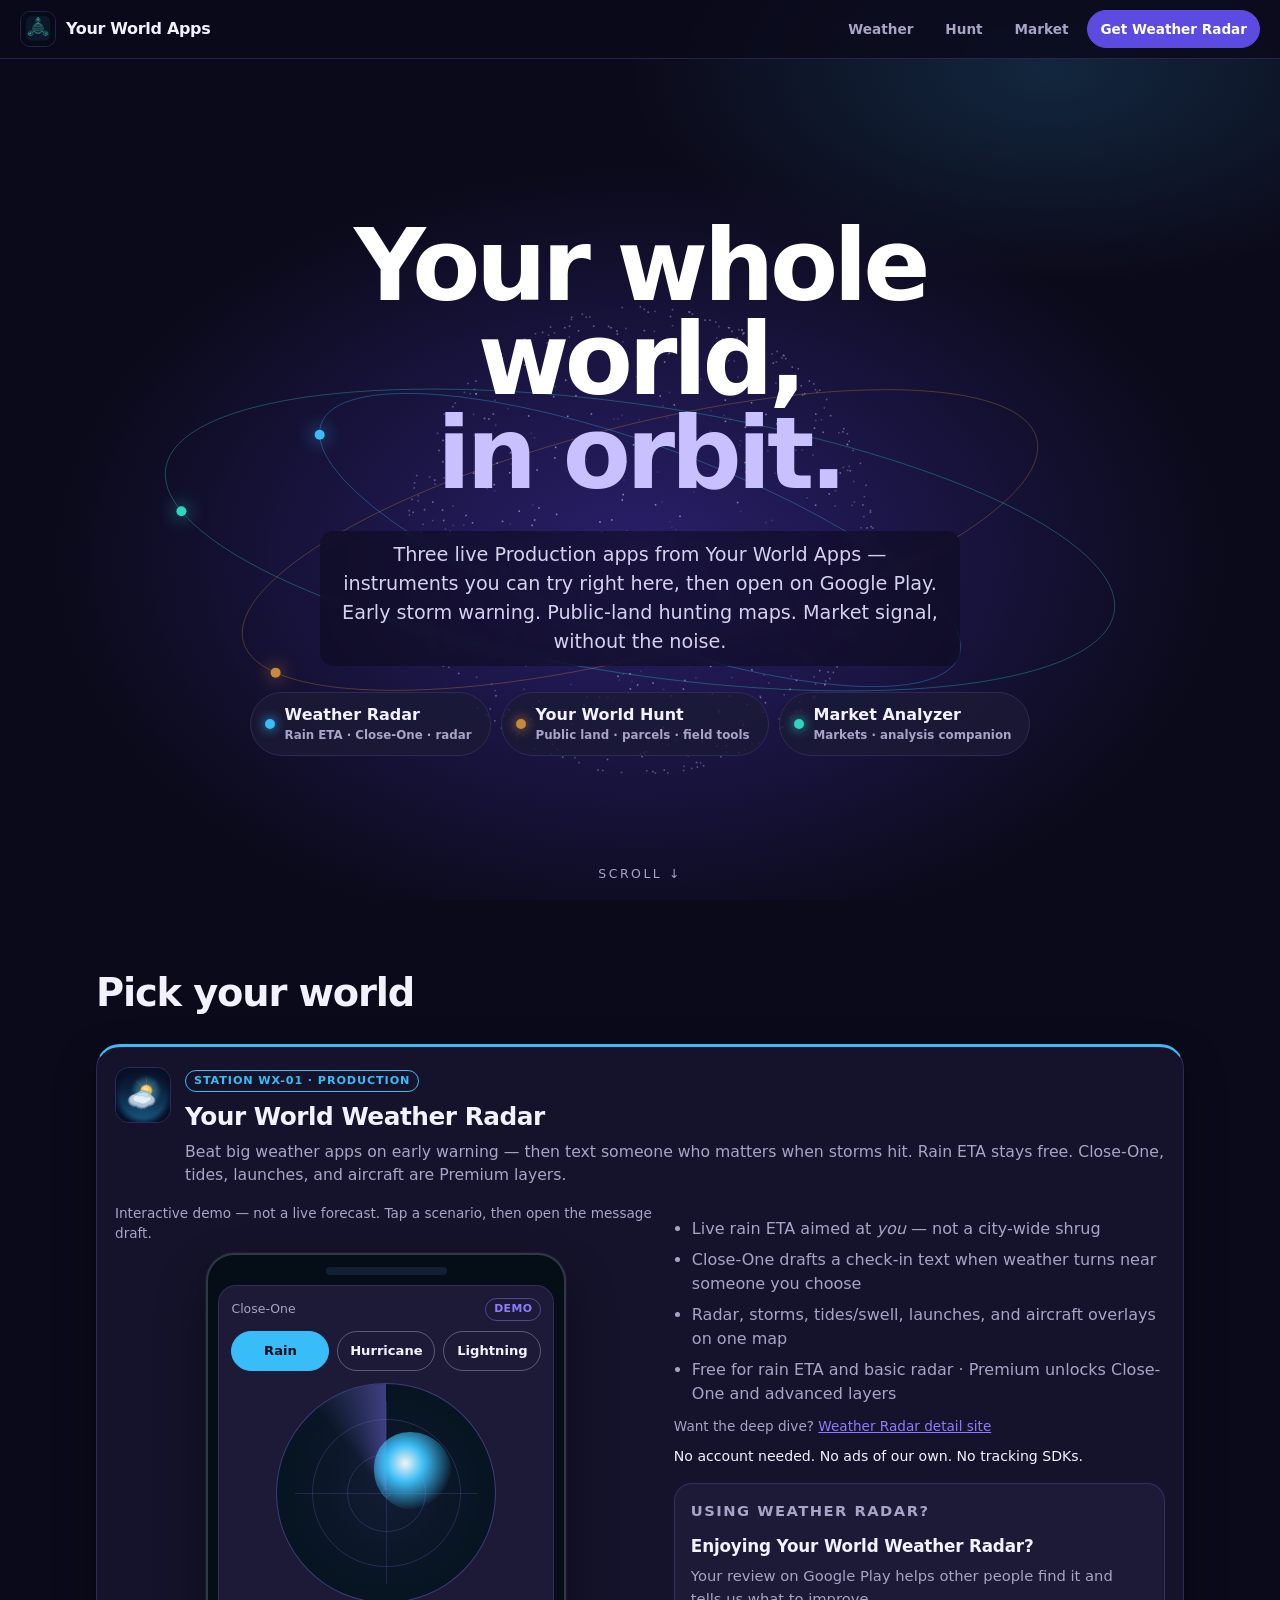
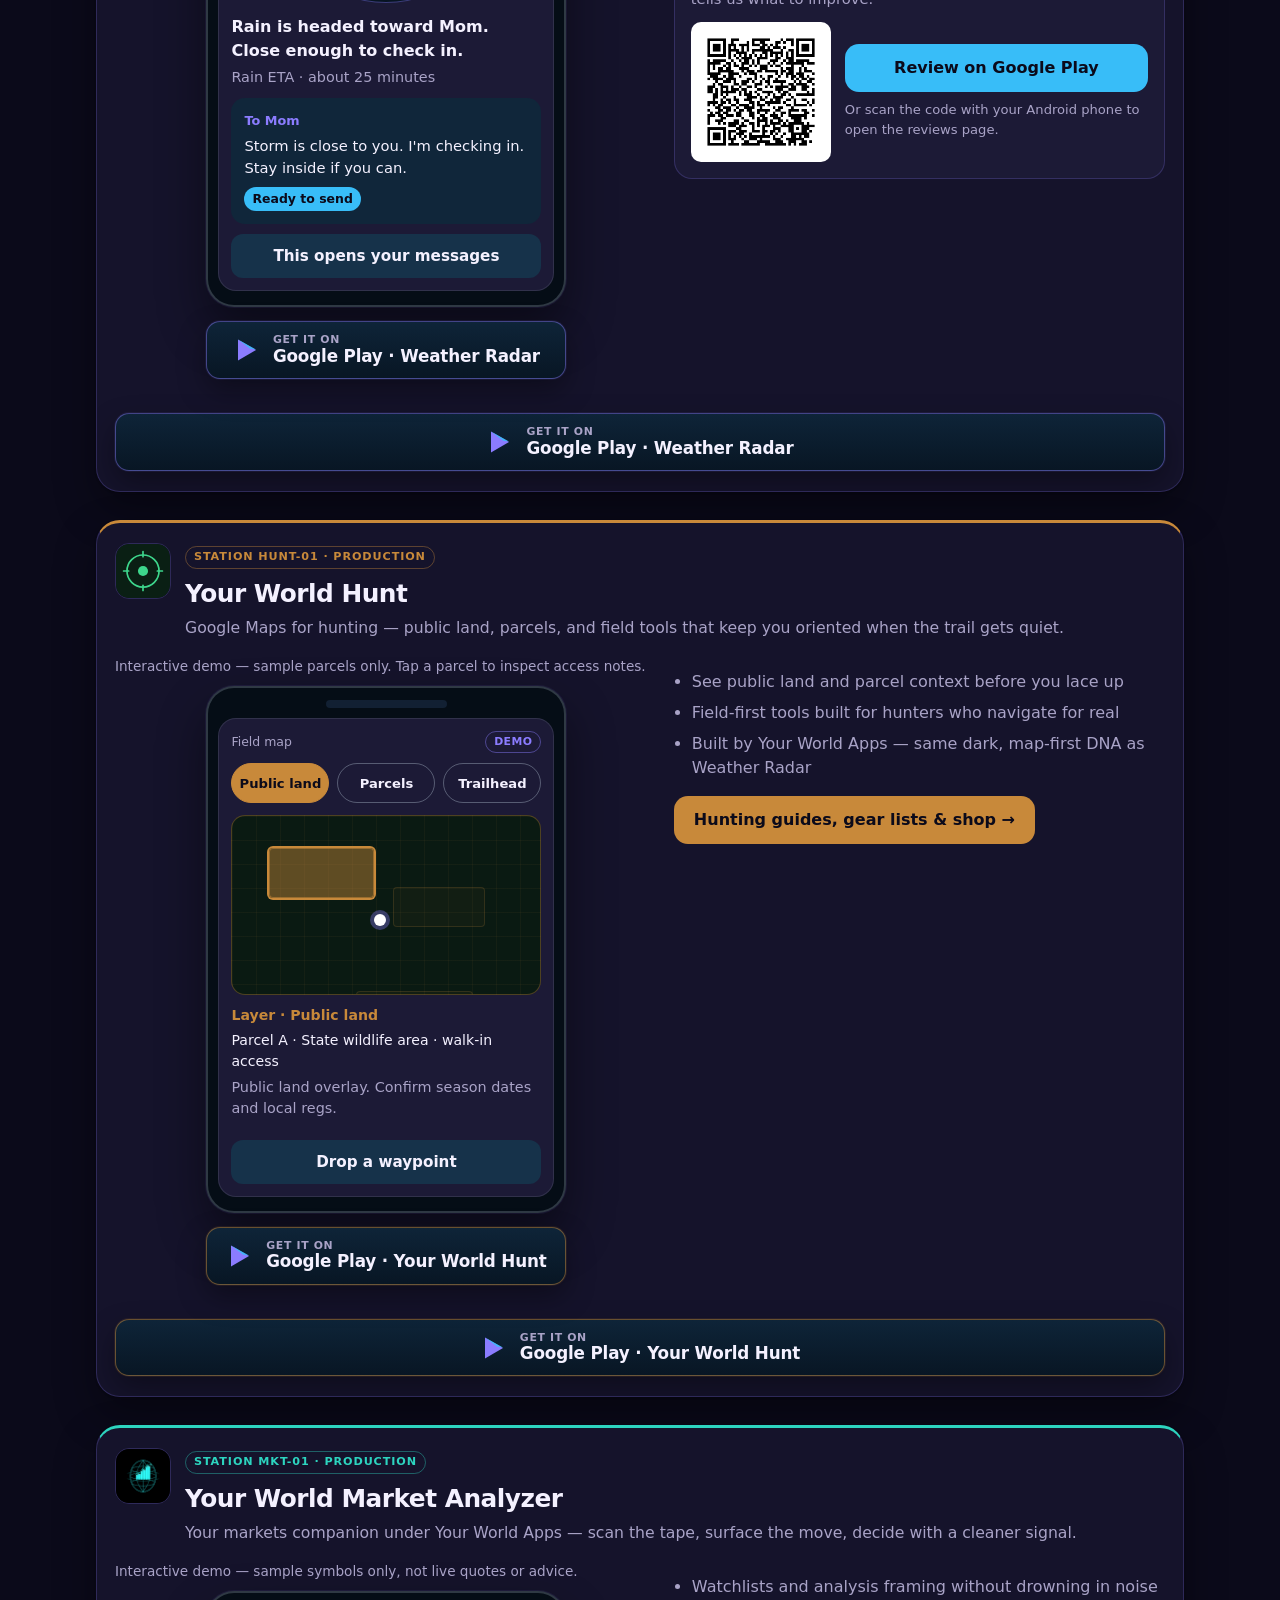
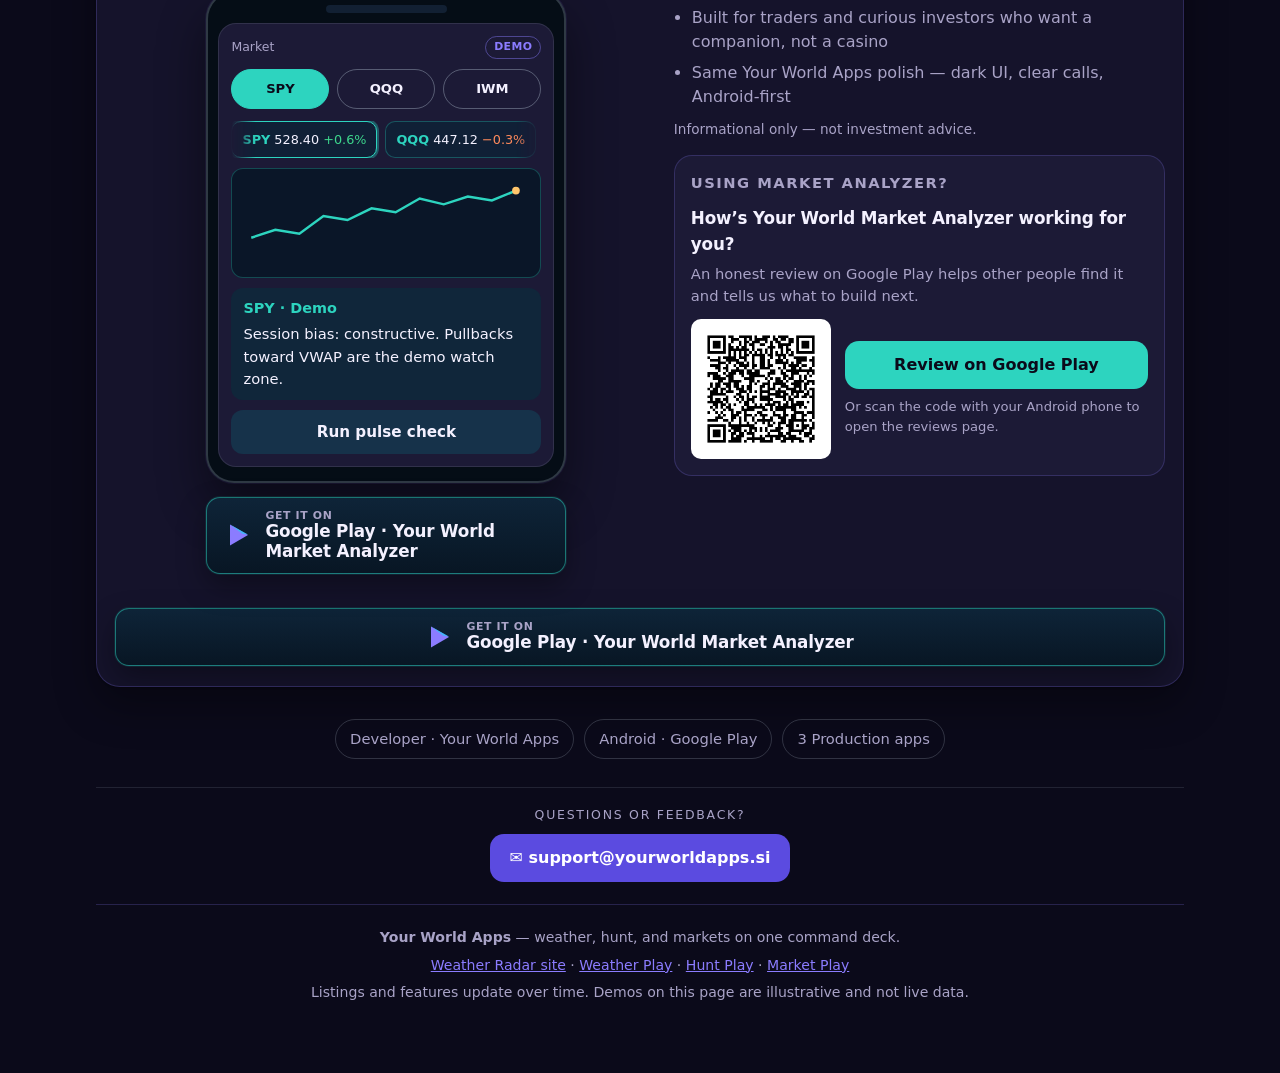
==== commit 176f93c5: "Hub: support email button in footer" ====
--- a/index.html
+++ b/index.html
@@ -665,6 +665,9 @@
     text-align: center;
   }
   footer p { margin: 6px 0; }
+  .support { display:flex; flex-direction:column; align-items:center; gap:10px; margin:0 0 22px; padding:0 0 22px; border-bottom:1px solid var(--line, #2E2B52); }
+  .support-label { margin:0; font-size:.78rem; letter-spacing:.14em; text-transform:uppercase; color:var(--mute, #A9A3C7); }
+  .support .btn { gap:8px; }
   .sr-only {
     position: absolute; width: 1px; height: 1px; padding: 0; margin: -1px;
     overflow: hidden; clip: rect(0,0,0,0); white-space: nowrap; border: 0;
@@ -1062,6 +1065,10 @@
   </div>
 
   <footer>
+    <div class="support">
+      <p class="support-label">Questions or feedback?</p>
+      <a class="btn btn-primary" href="mailto:support@yourworldapps.si">✉ support@yourworldapps.si</a>
+    </div>
     <p><strong>Your World Apps</strong> — weather, hunt, and markets on one command deck.</p>
     <p>
       <a href="https://weather.yourworldapps.si/">Weather Radar site</a>
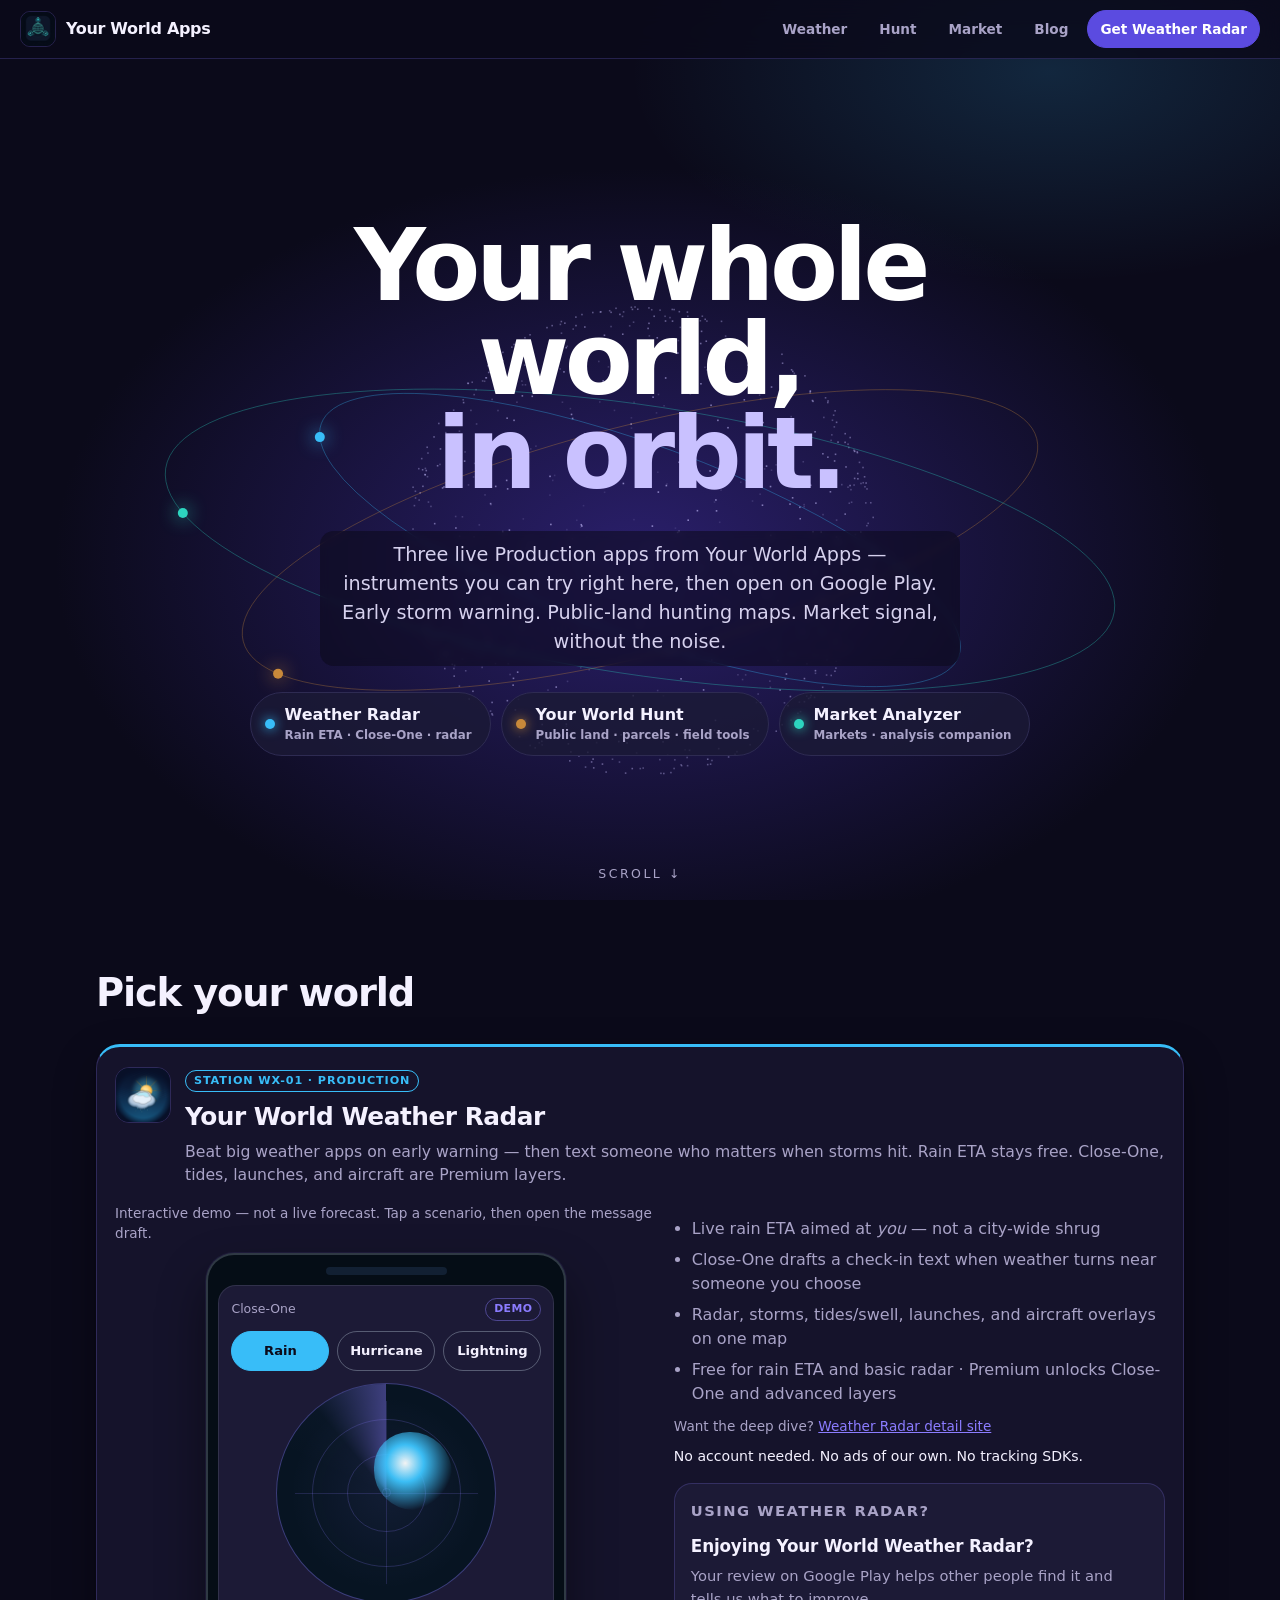
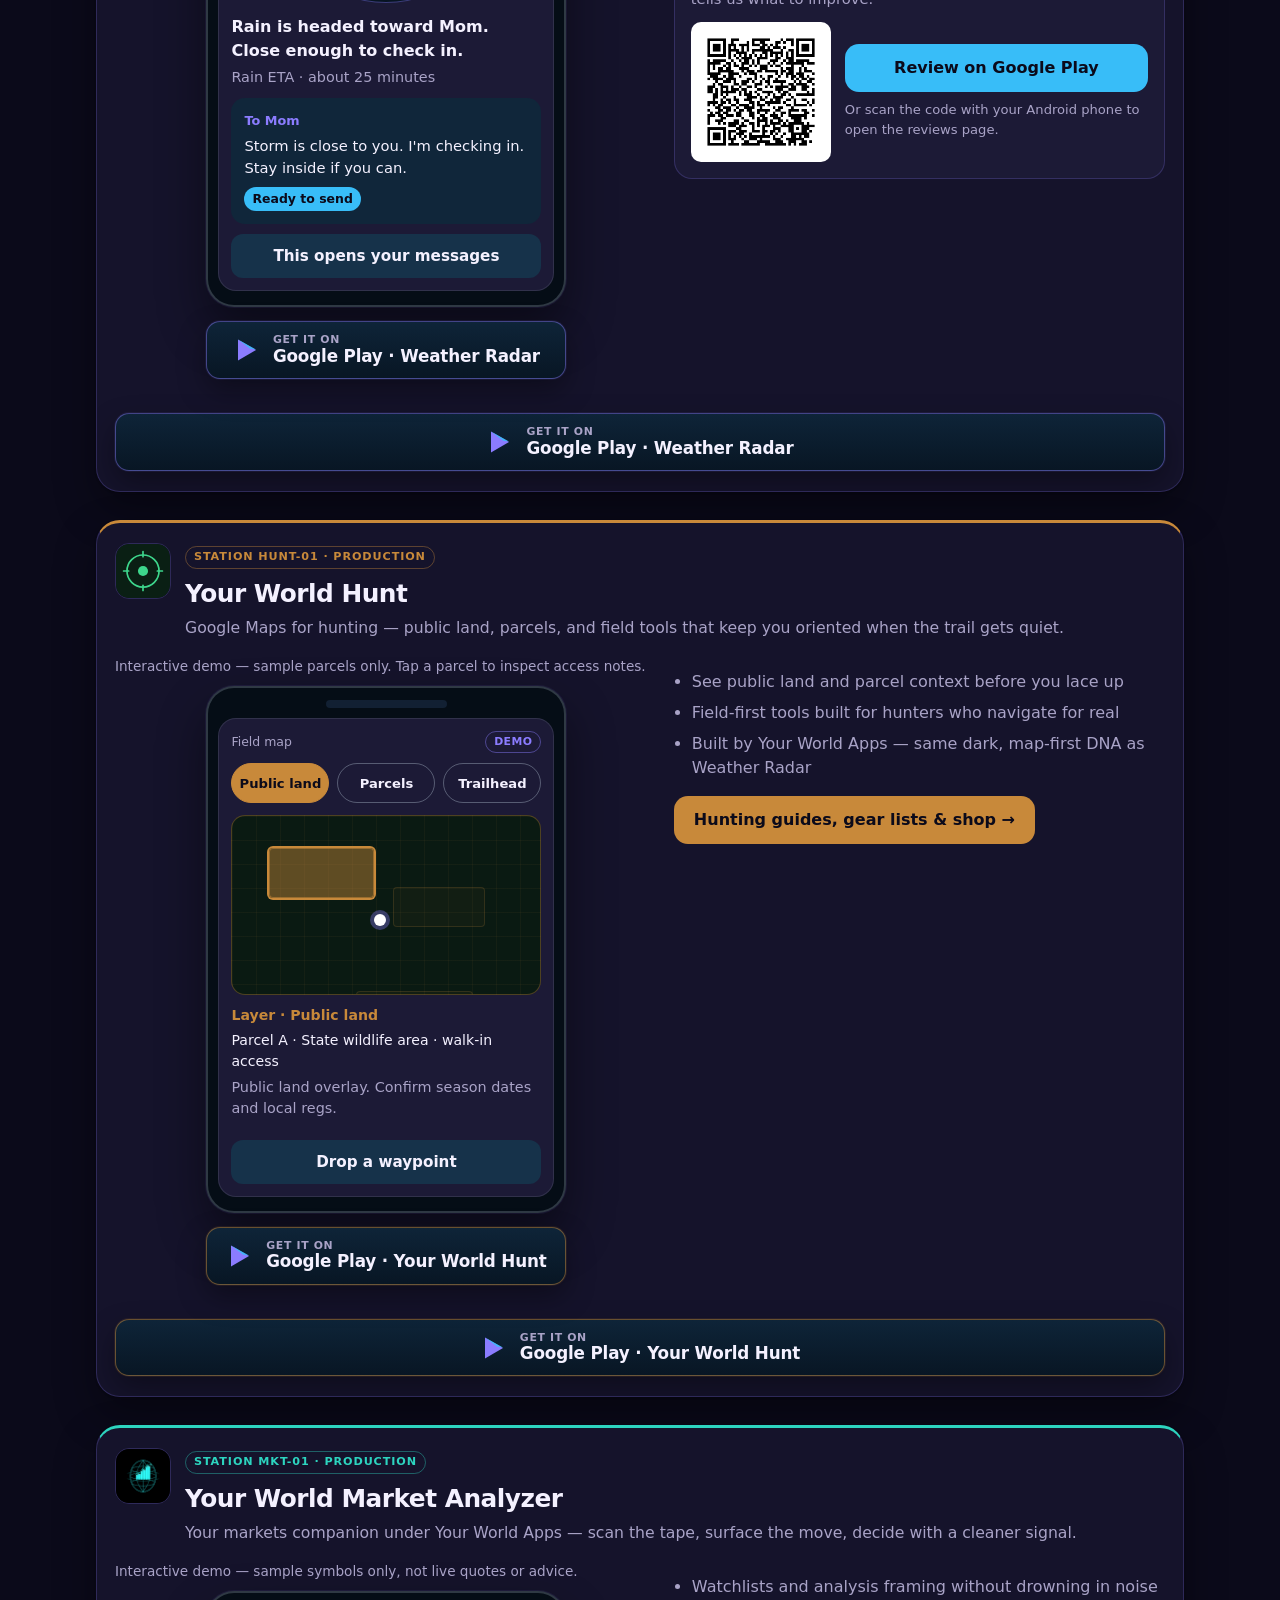
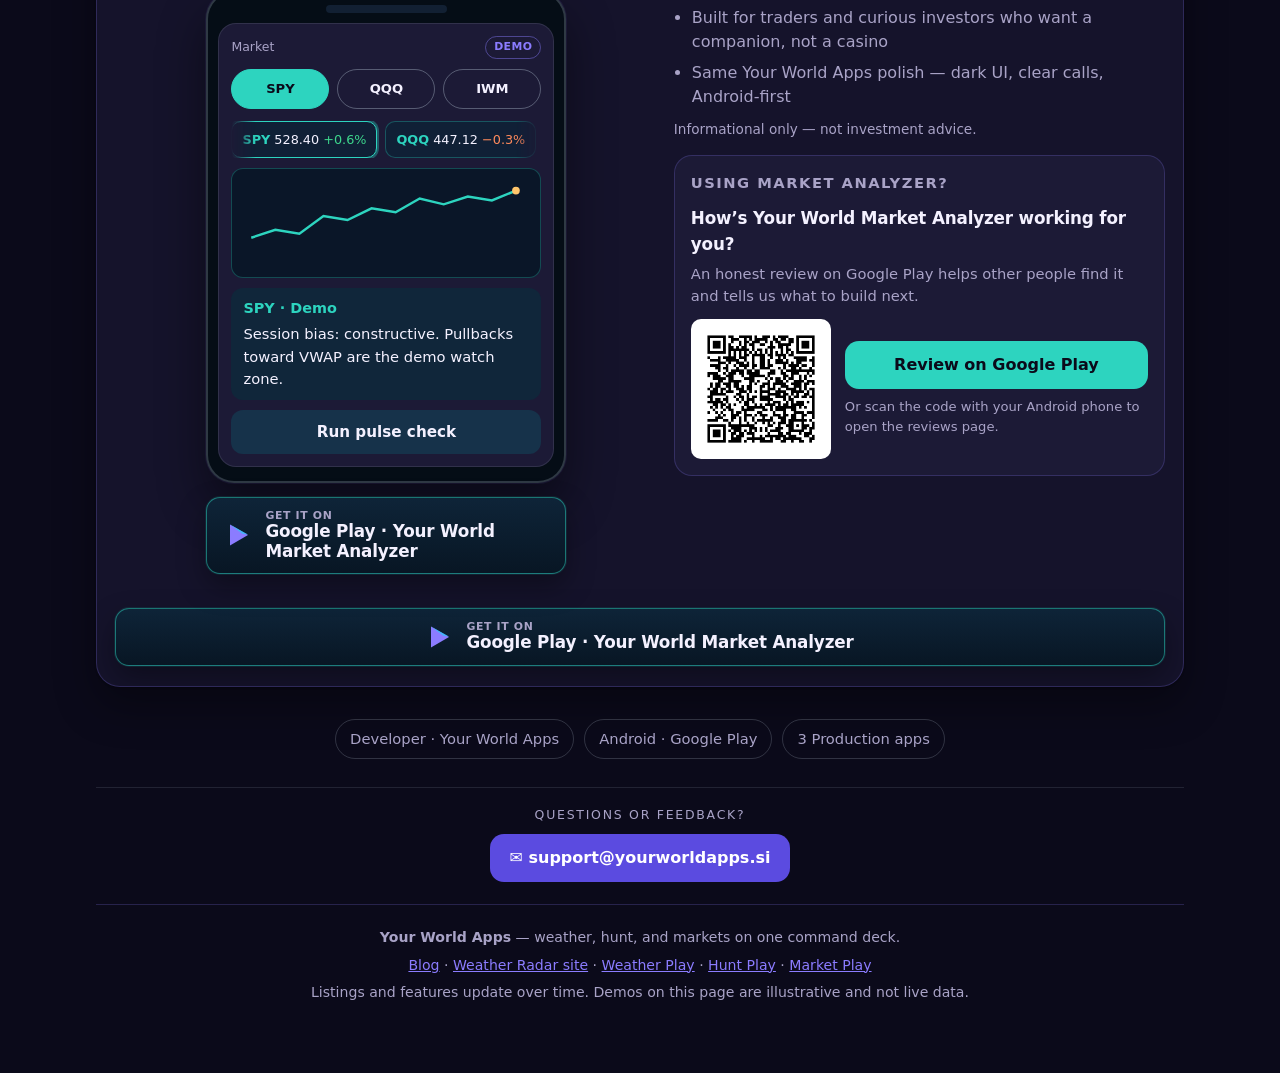
==== commit 35f92afb: "Add blog: listing, 3 starter posts with Listen (Web Speech), RSS feed, sitemap, Blog nav/footer link" ====
--- a/index.html
+++ b/index.html
@@ -7,6 +7,7 @@
 <link rel="icon" href="assets/yw-apps-icon.png" type="image/png">
 <link rel="apple-touch-icon" href="assets/yw-apps-icon.png">
 <link rel="canonical" href="https://yourworldapps.si/">
+<link rel="alternate" type="application/rss+xml" title="Your World Apps Blog" href="https://yourworldapps.si/blog/feed.xml">
 <meta name="description" content="Your World Apps command deck: Weather Radar early storm alerts and Close-One, Your World Hunt public-land maps, and Your World Market Analyzer. Get them on Google Play.">
 <meta property="og:title" content="Your World Apps — Command Deck">
 <meta property="og:description" content="Your World Apps command deck: Weather Radar early storm alerts and Close-One, Your World Hunt public-land maps, and Your World Market Analyzer. Get them on Google Play.">
@@ -795,7 +796,7 @@
   .js .js-reveal { opacity: 0; transform: translateY(24px); transition: opacity .7s ease, transform .7s ease; }
   .js .js-reveal.in { opacity: 1; transform: none; }
   @media (max-width: 640px) {
-    .deck-nav a:not(.cta-mini) { display: none; }
+    .deck-nav a:not(.cta-mini):not(.blog-link) { display: none; }
     .hero-copy { padding-top: 84px; }
   }
   @media (prefers-reduced-motion: reduce) {
@@ -818,6 +819,7 @@
     <a href="#weather">Weather</a>
     <a href="#hunt">Hunt</a>
     <a href="#market">Market</a>
+    <a class="blog-link" href="/blog/">Blog</a>
     <a class="cta-mini" href="https://play.google.com/store/apps/details?id=com.yourworld.weatheranalyzer&amp;referrer=utm_source%3Dappshub%26utm_medium%3Dweatheranalyzer%26utm_campaign%3Dnav">Get Weather Radar</a>
   </nav>
 </header>
@@ -1071,6 +1073,8 @@
     </div>
     <p><strong>Your World Apps</strong> — weather, hunt, and markets on one command deck.</p>
     <p>
+      <a href="/blog/">Blog</a>
+      ·
       <a href="https://weather.yourworldapps.si/">Weather Radar site</a>
       ·
       <a href="https://play.google.com/store/apps/details?id=com.yourworld.weatheranalyzer&amp;referrer=utm_source%3Dappshub%26utm_medium%3Dweatheranalyzer%26utm_campaign%3Dfooter">Weather Play</a>
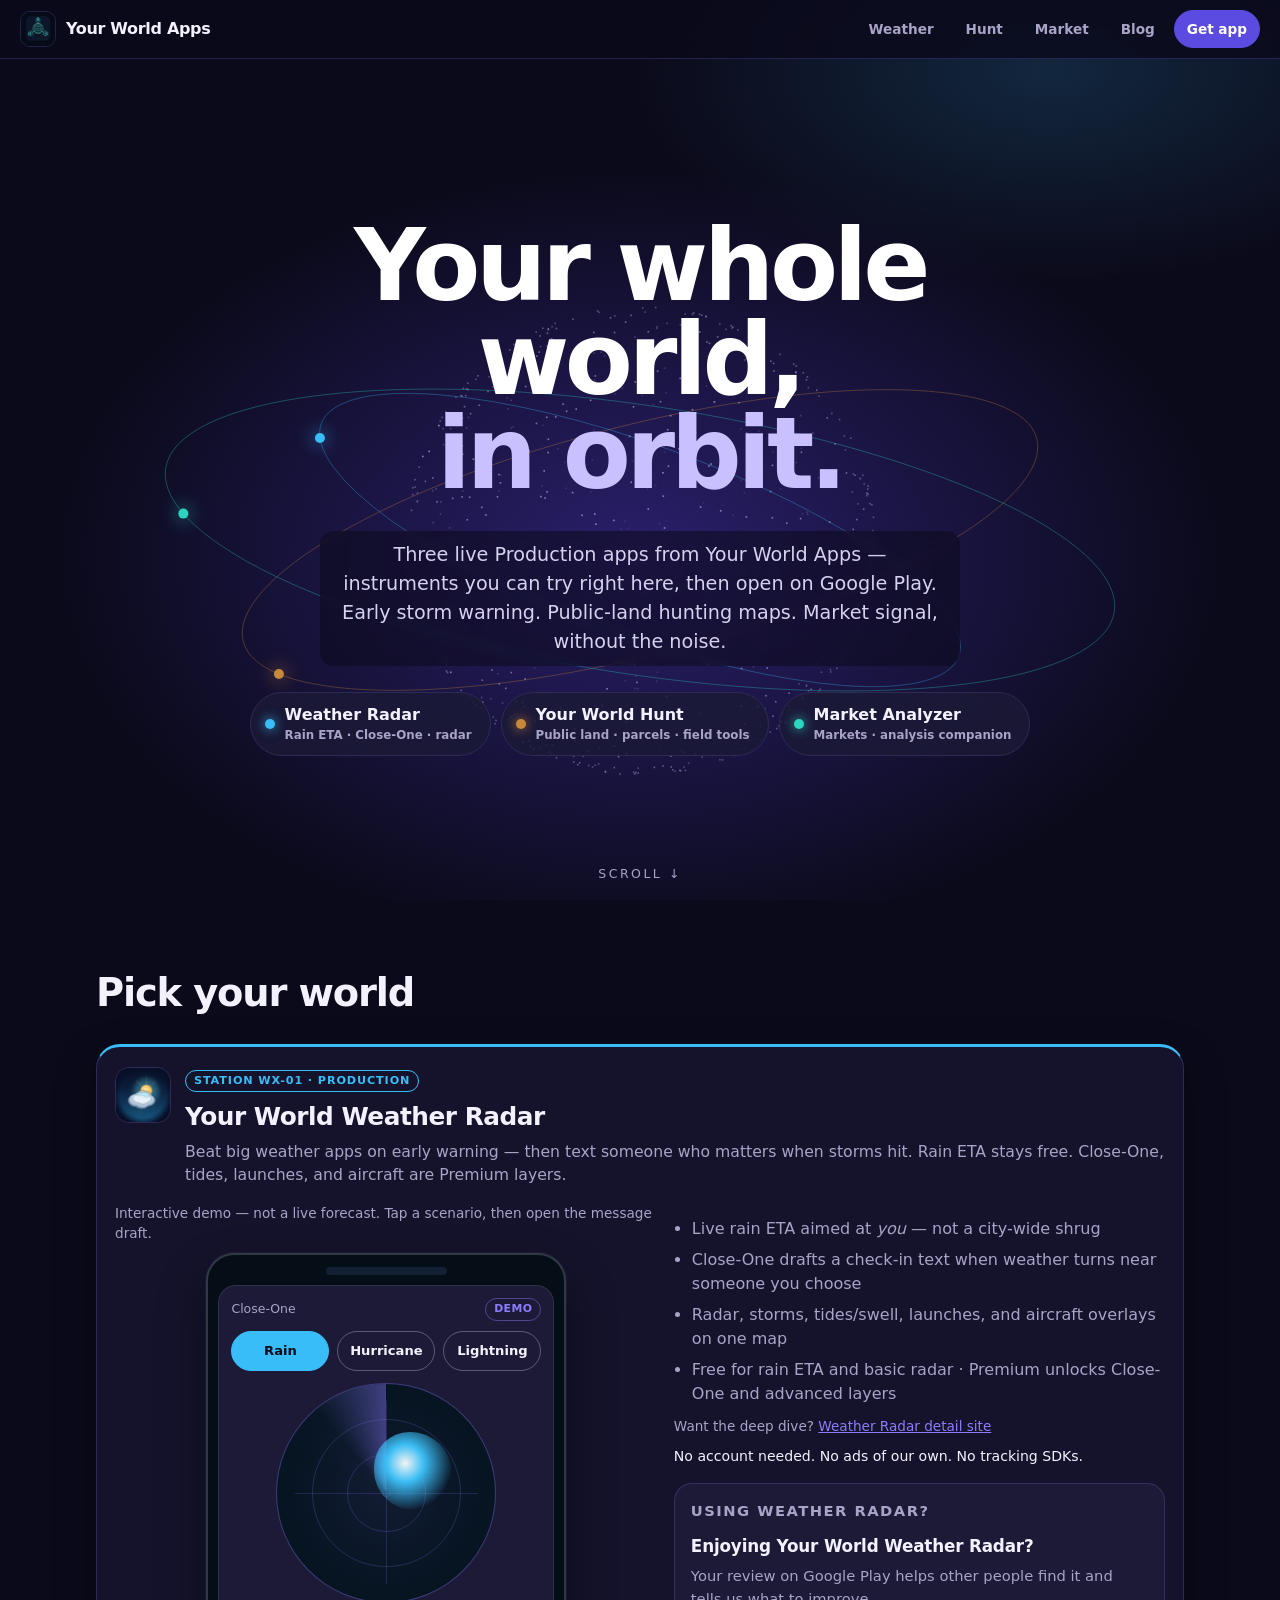
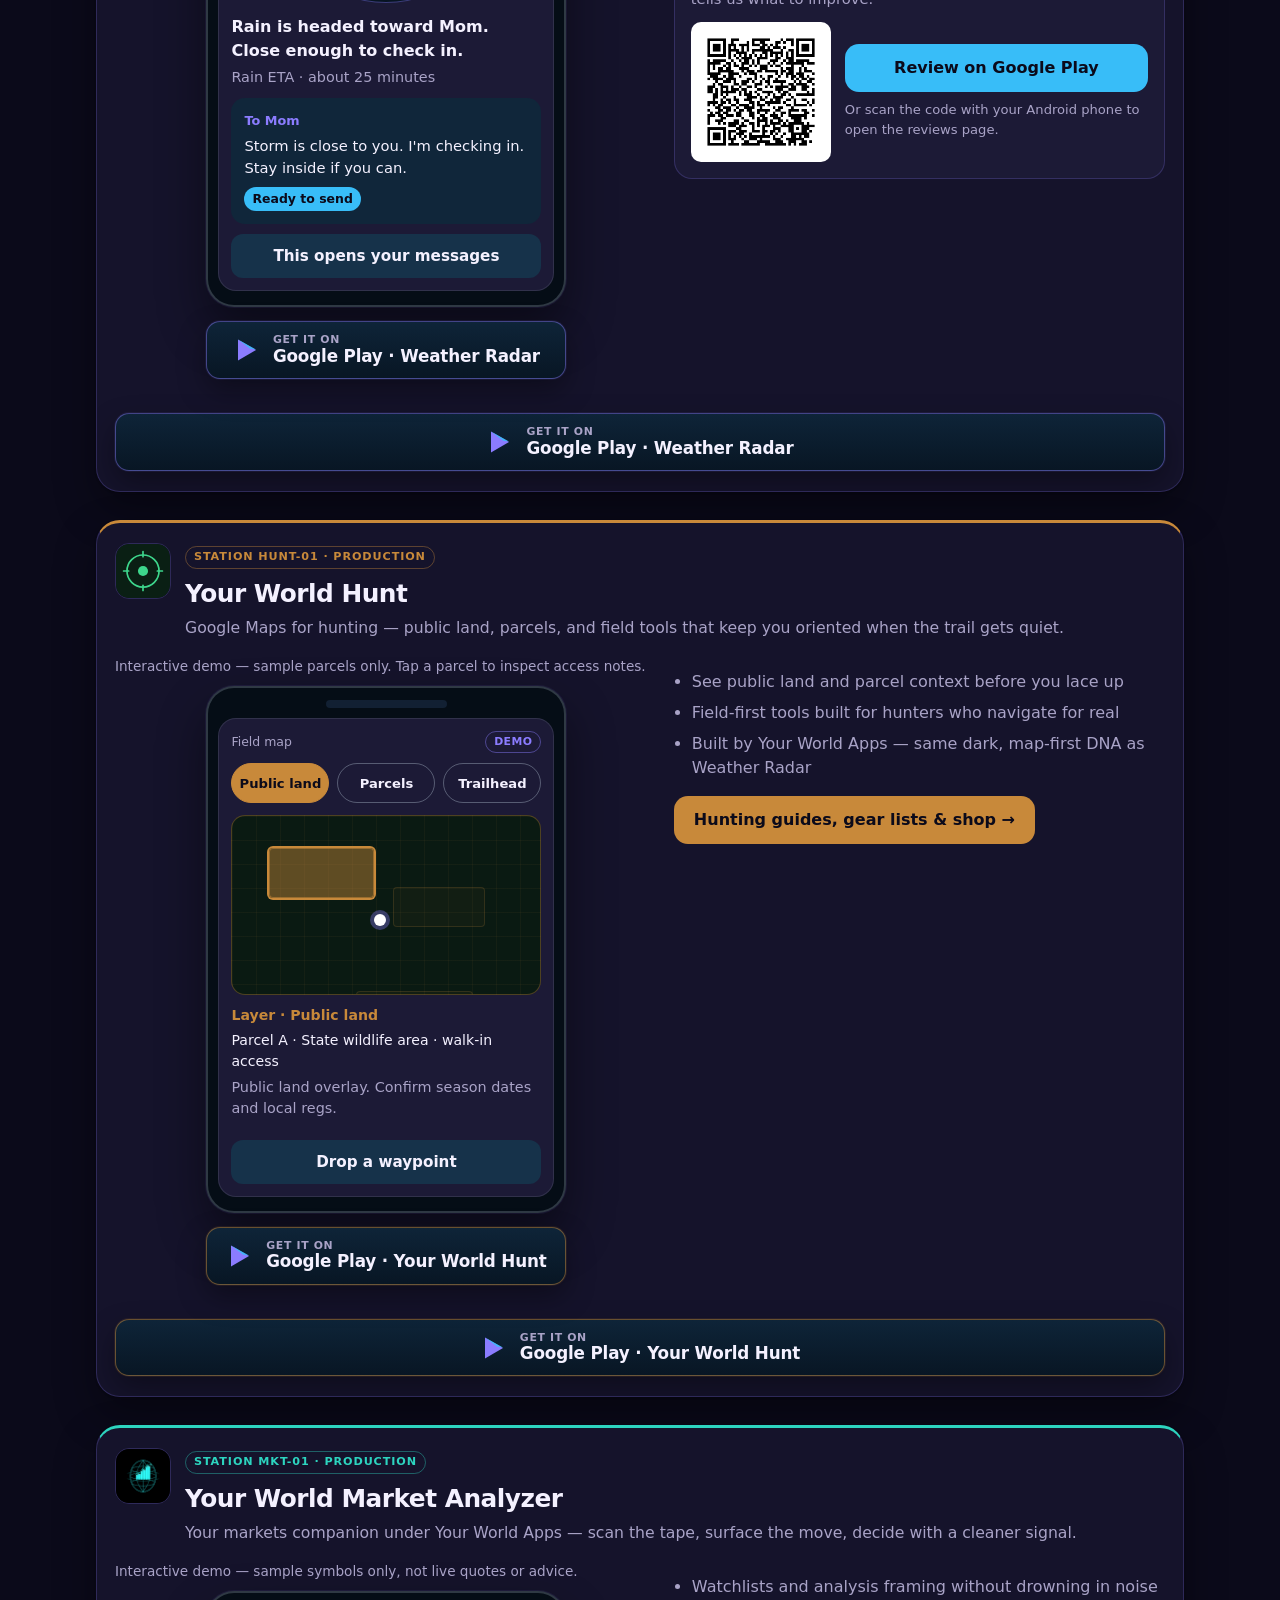
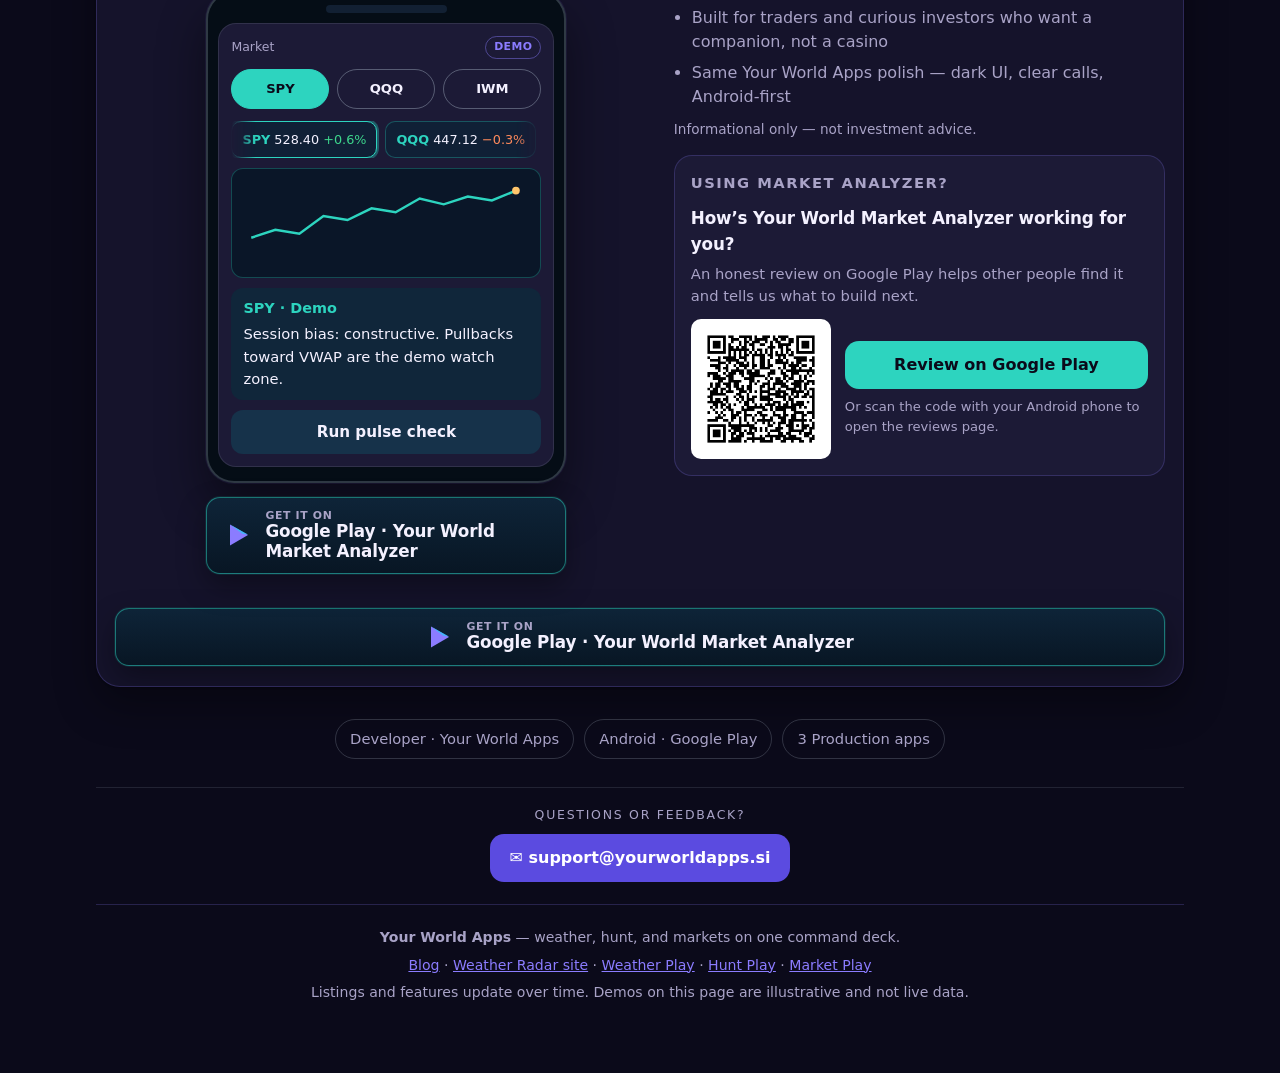
==== commit 8558eda6: "Nav: shorten CTA to 'Get app' so mobile nav stays one row" ====
--- a/index.html
+++ b/index.html
@@ -820,7 +820,7 @@
     <a href="#hunt">Hunt</a>
     <a href="#market">Market</a>
     <a class="blog-link" href="/blog/">Blog</a>
-    <a class="cta-mini" href="https://play.google.com/store/apps/details?id=com.yourworld.weatheranalyzer&amp;referrer=utm_source%3Dappshub%26utm_medium%3Dweatheranalyzer%26utm_campaign%3Dnav">Get Weather Radar</a>
+    <a class="cta-mini" href="https://play.google.com/store/apps/details?id=com.yourworld.weatheranalyzer&amp;referrer=utm_source%3Dappshub%26utm_medium%3Dweatheranalyzer%26utm_campaign%3Dnav" aria-label="Get Your World Weather Radar on Google Play">Get app</a>
   </nav>
 </header>
 
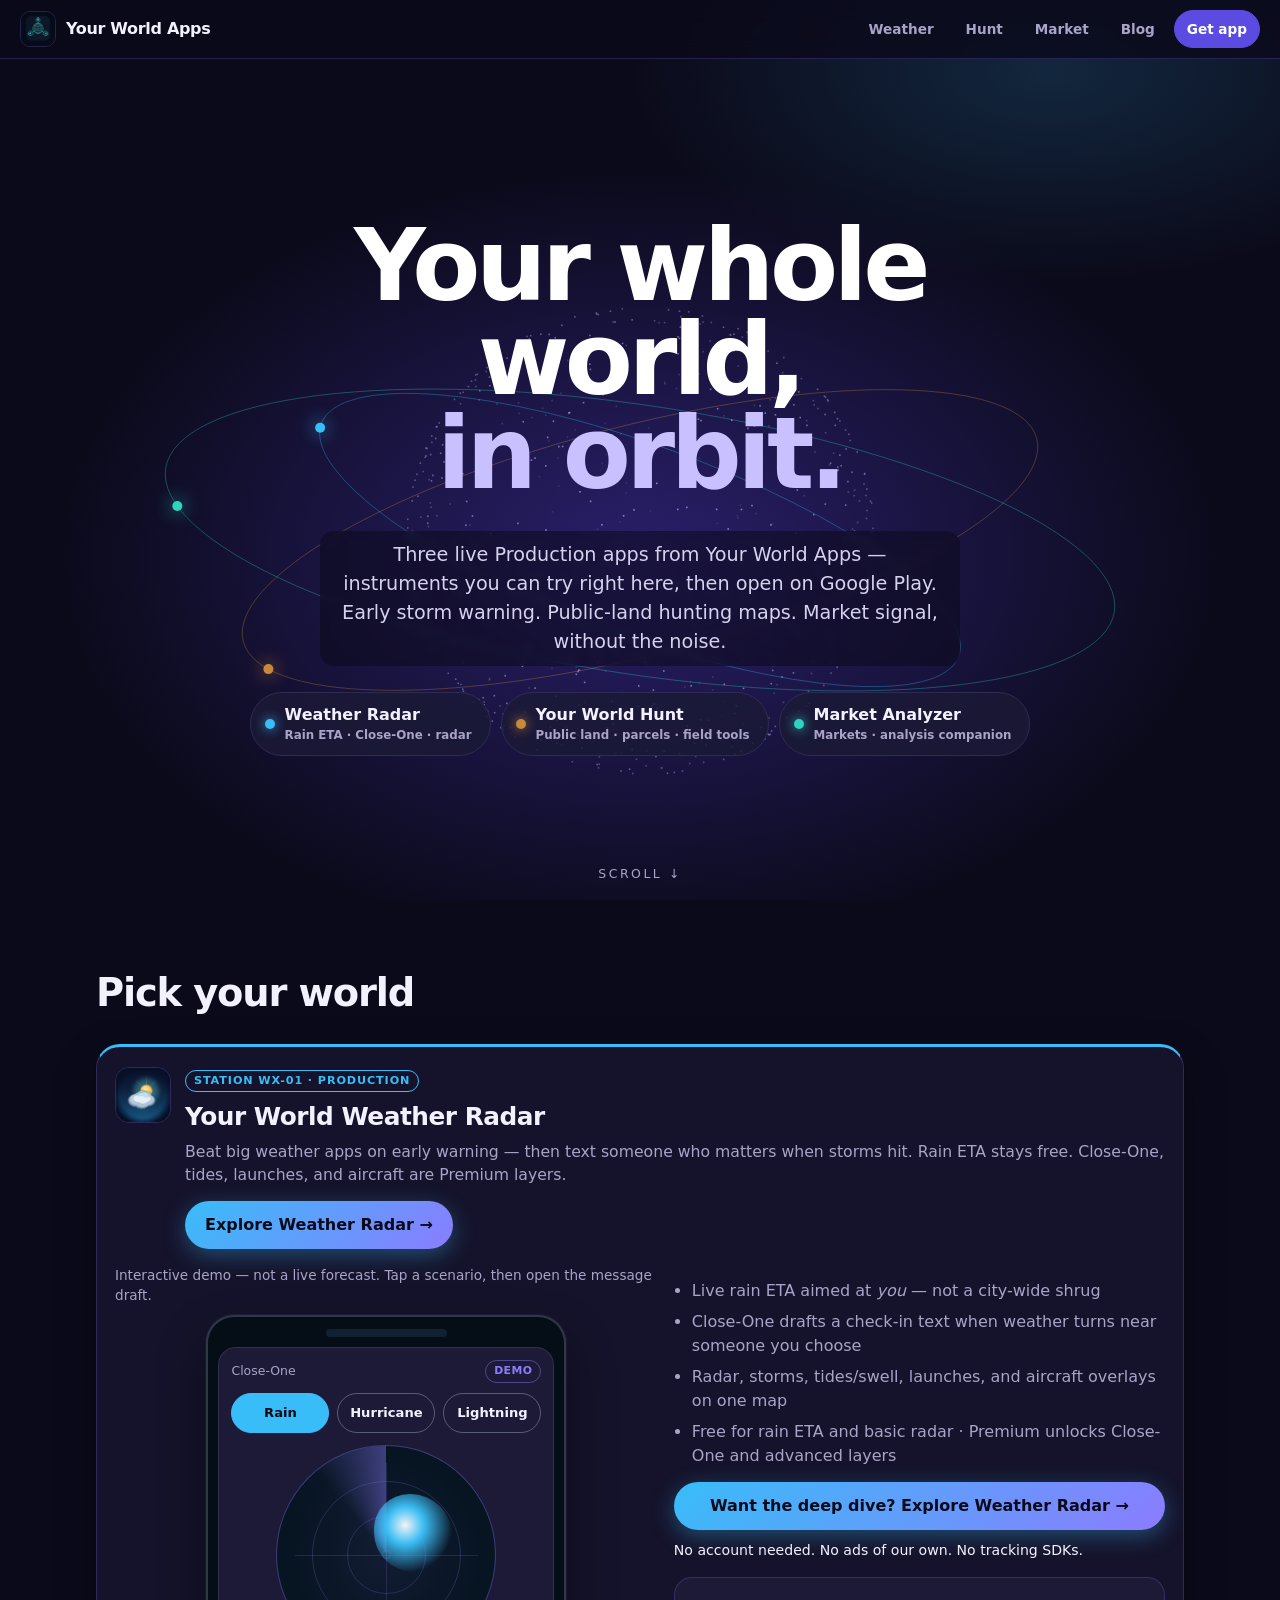
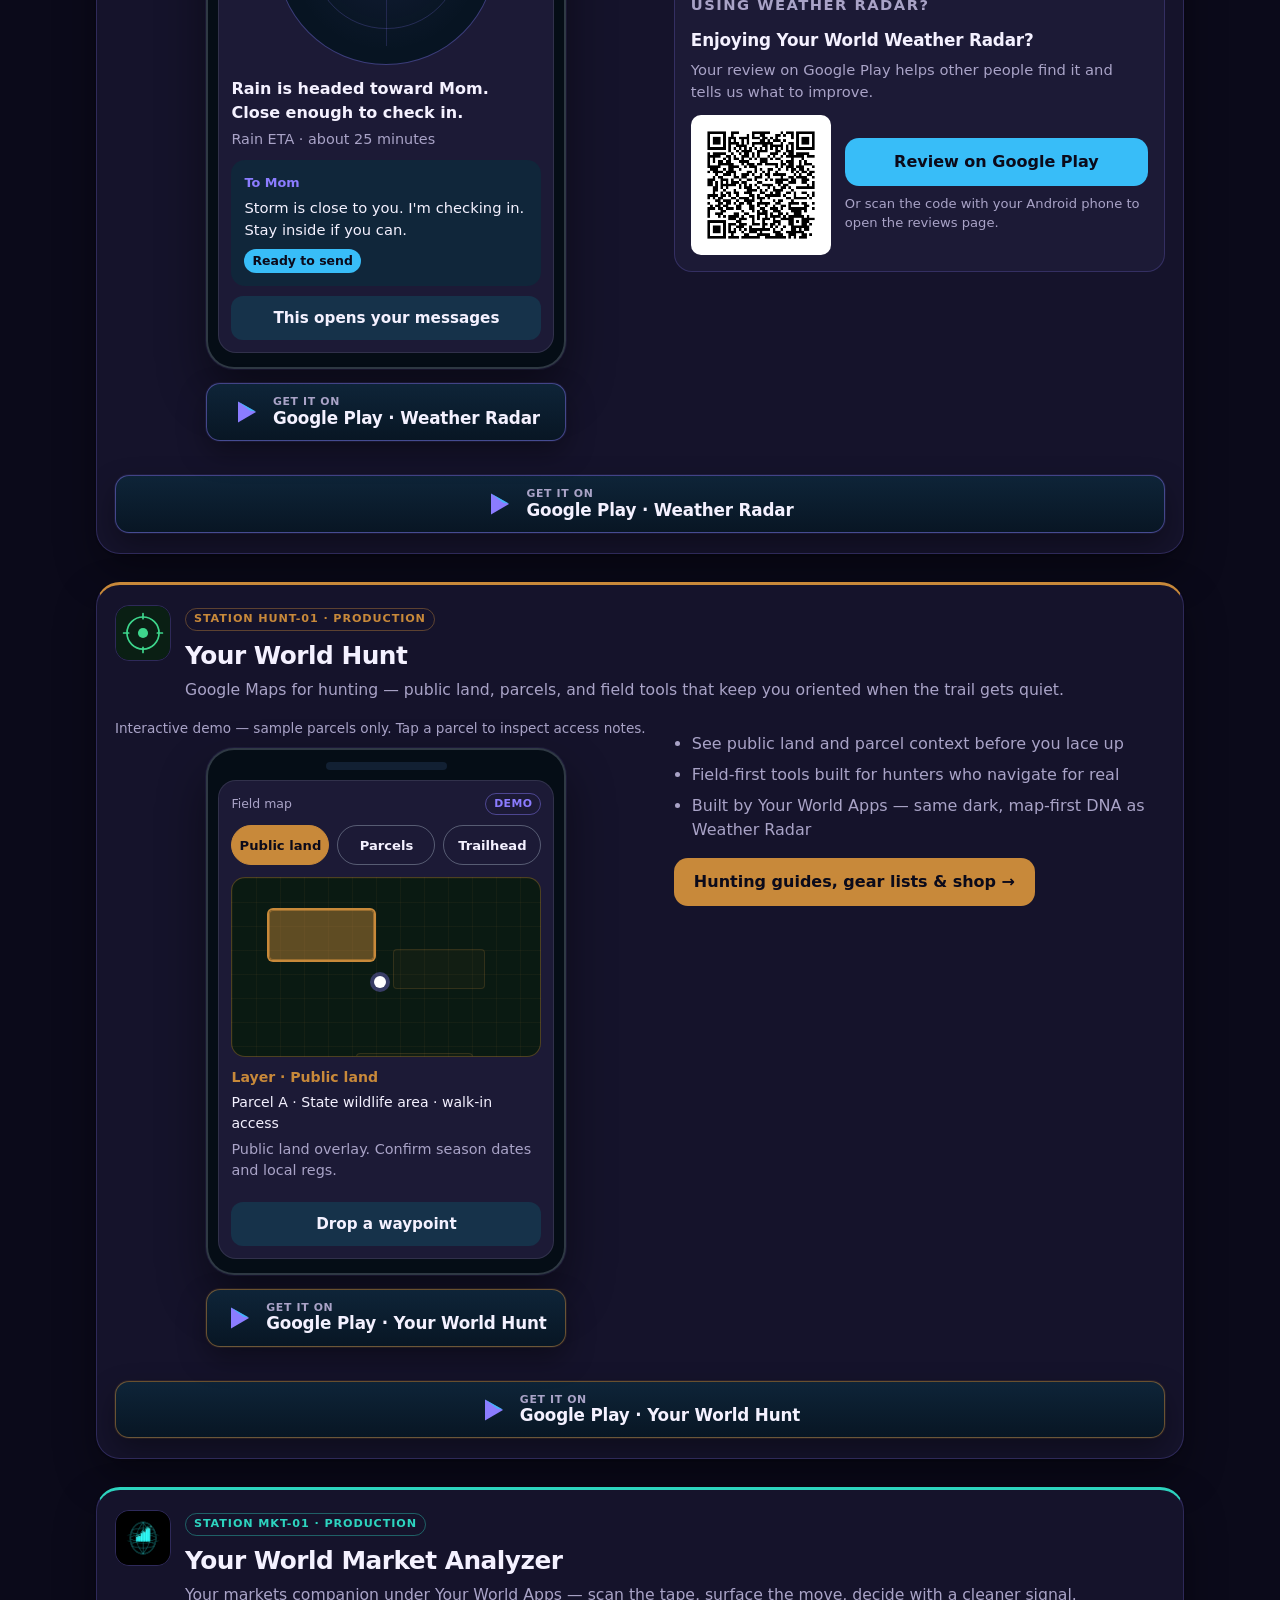
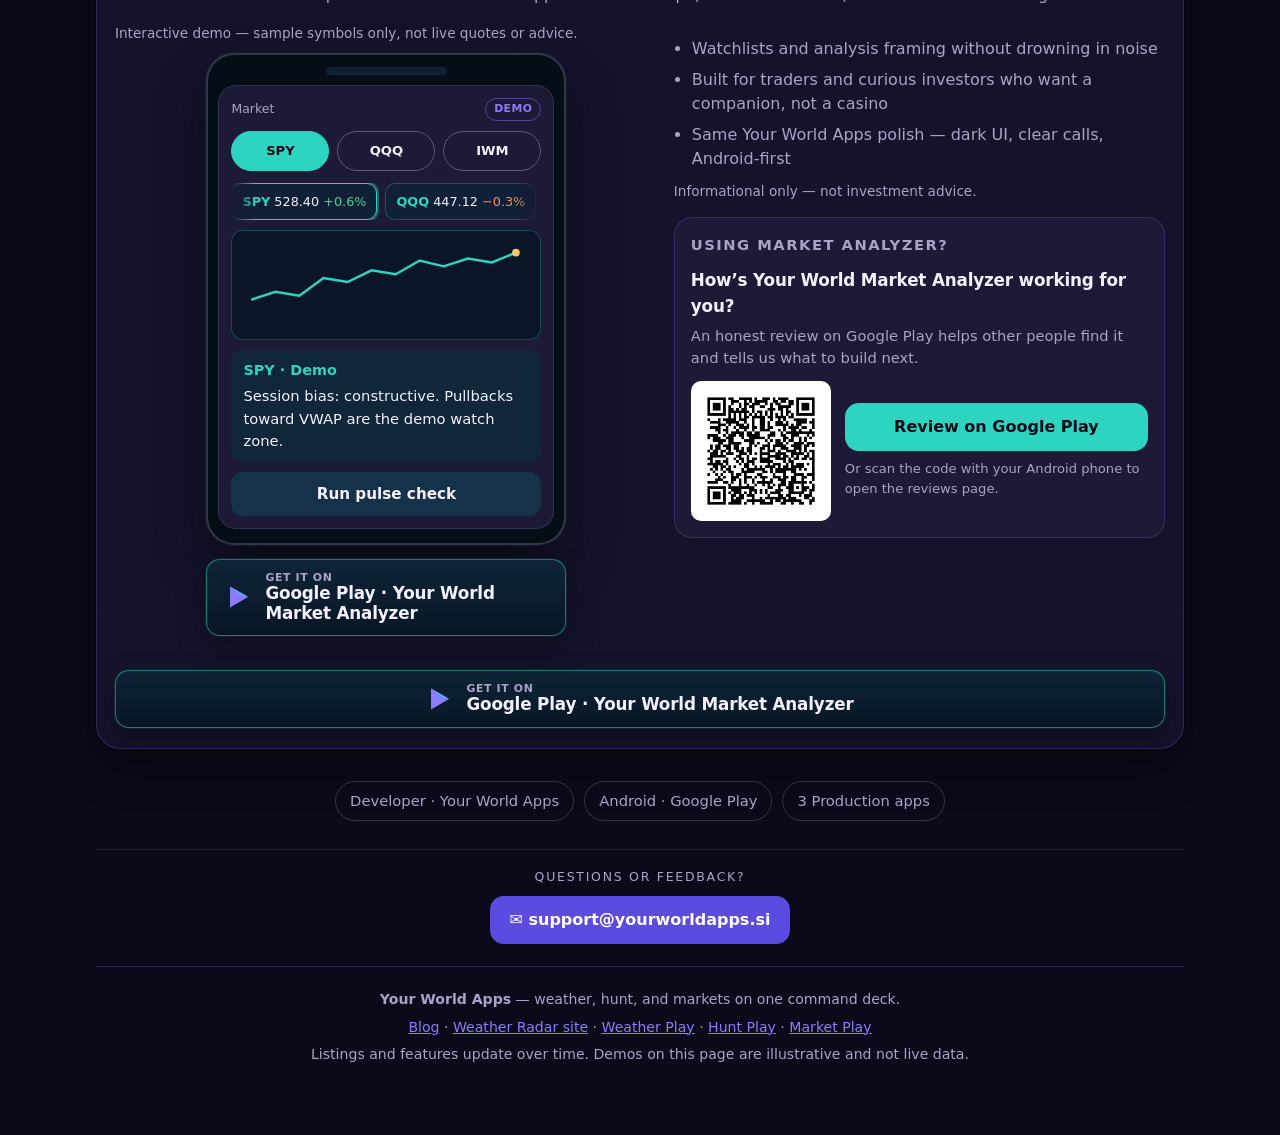
==== commit 6859ed7a: "Hub: eye-catching Explore Weather Radar CTA buttons (top of Weather + deep dive)" ====
--- a/index.html
+++ b/index.html
@@ -789,6 +789,11 @@
   .station.weather .btn-primary { background: var(--wx); color: var(--ink); }
   .btn-hunt, .btn-market { color: var(--ink); }
   .wx-trust { margin: 10px 0 0; font-size: 0.88rem; color: var(--text); }
+  .wx-site-cta { display:inline-flex; align-items:center; gap:10px; margin-top:14px; padding:12px 20px; border-radius:999px; font-weight:700; font-size:1rem; text-decoration:none; color:var(--ink); background:linear-gradient(135deg,var(--wx),var(--violet)); box-shadow:0 6px 22px rgba(56,189,248,.35); transition:transform .15s ease, box-shadow .15s ease; }
+  .wx-site-cta:hover, .wx-site-cta:focus-visible { transform:translateY(-2px); box-shadow:0 10px 28px rgba(139,124,255,.5); }
+  .wx-site-cta small { font-weight:500; opacity:.8; font-size:.8rem; }
+  .wx-site-cta.block { display:flex; justify-content:center; width:100%; box-sizing:border-box; }
+  @media (max-width:640px){ .wx-site-cta { display:flex; justify-content:center; width:100%; box-sizing:border-box; } }
   .mt-sm { margin-top: 10px; } .mt-xs { margin-top: 4px; }
   #p1 { left: 12%; top: 18%; width: 34%; height: 28%; }
   #p2 { left: 52%; top: 12%; width: 30%; height: 22%; }
@@ -849,6 +854,7 @@
           <span class="station-tag">Station WX-01 · Production</span>
           <h2 id="wx-title">Your World Weather Radar</h2>
           <p class="pitch">Beat big weather apps on early warning — then text someone who matters when storms hit. Rain ETA stays free. Close-One, tides, launches, and aircraft are Premium layers.</p>
+          <a class="wx-site-cta" href="https://weather.yourworldapps.si/?utm_source=appshub&amp;utm_medium=cta&amp;utm_campaign=wx_top">Explore Weather Radar →</a>
         </div>
       </div>
       <div class="station-body">
@@ -896,7 +902,7 @@
             <li>Radar, storms, tides/swell, launches, and aircraft overlays on one map</li>
             <li>Free for rain ETA and basic radar · Premium unlocks Close-One and advanced layers</li>
           </ul>
-          <p class="demo-note mt-sm">Want the deep dive? <a href="https://weather.yourworldapps.si/">Weather Radar detail site</a></p>
+          <a class="wx-site-cta block" href="https://weather.yourworldapps.si/?utm_source=appshub&amp;utm_medium=cta&amp;utm_campaign=wx_deepdive">Want the deep dive? Explore Weather Radar →</a>
           <p class="wx-trust">No account needed. No ads of our own. No tracking SDKs.</p>
           <section class="review-ask" id="weather-review" aria-labelledby="wx-review-title">
             <p class="kicker">Using Weather Radar?</p>
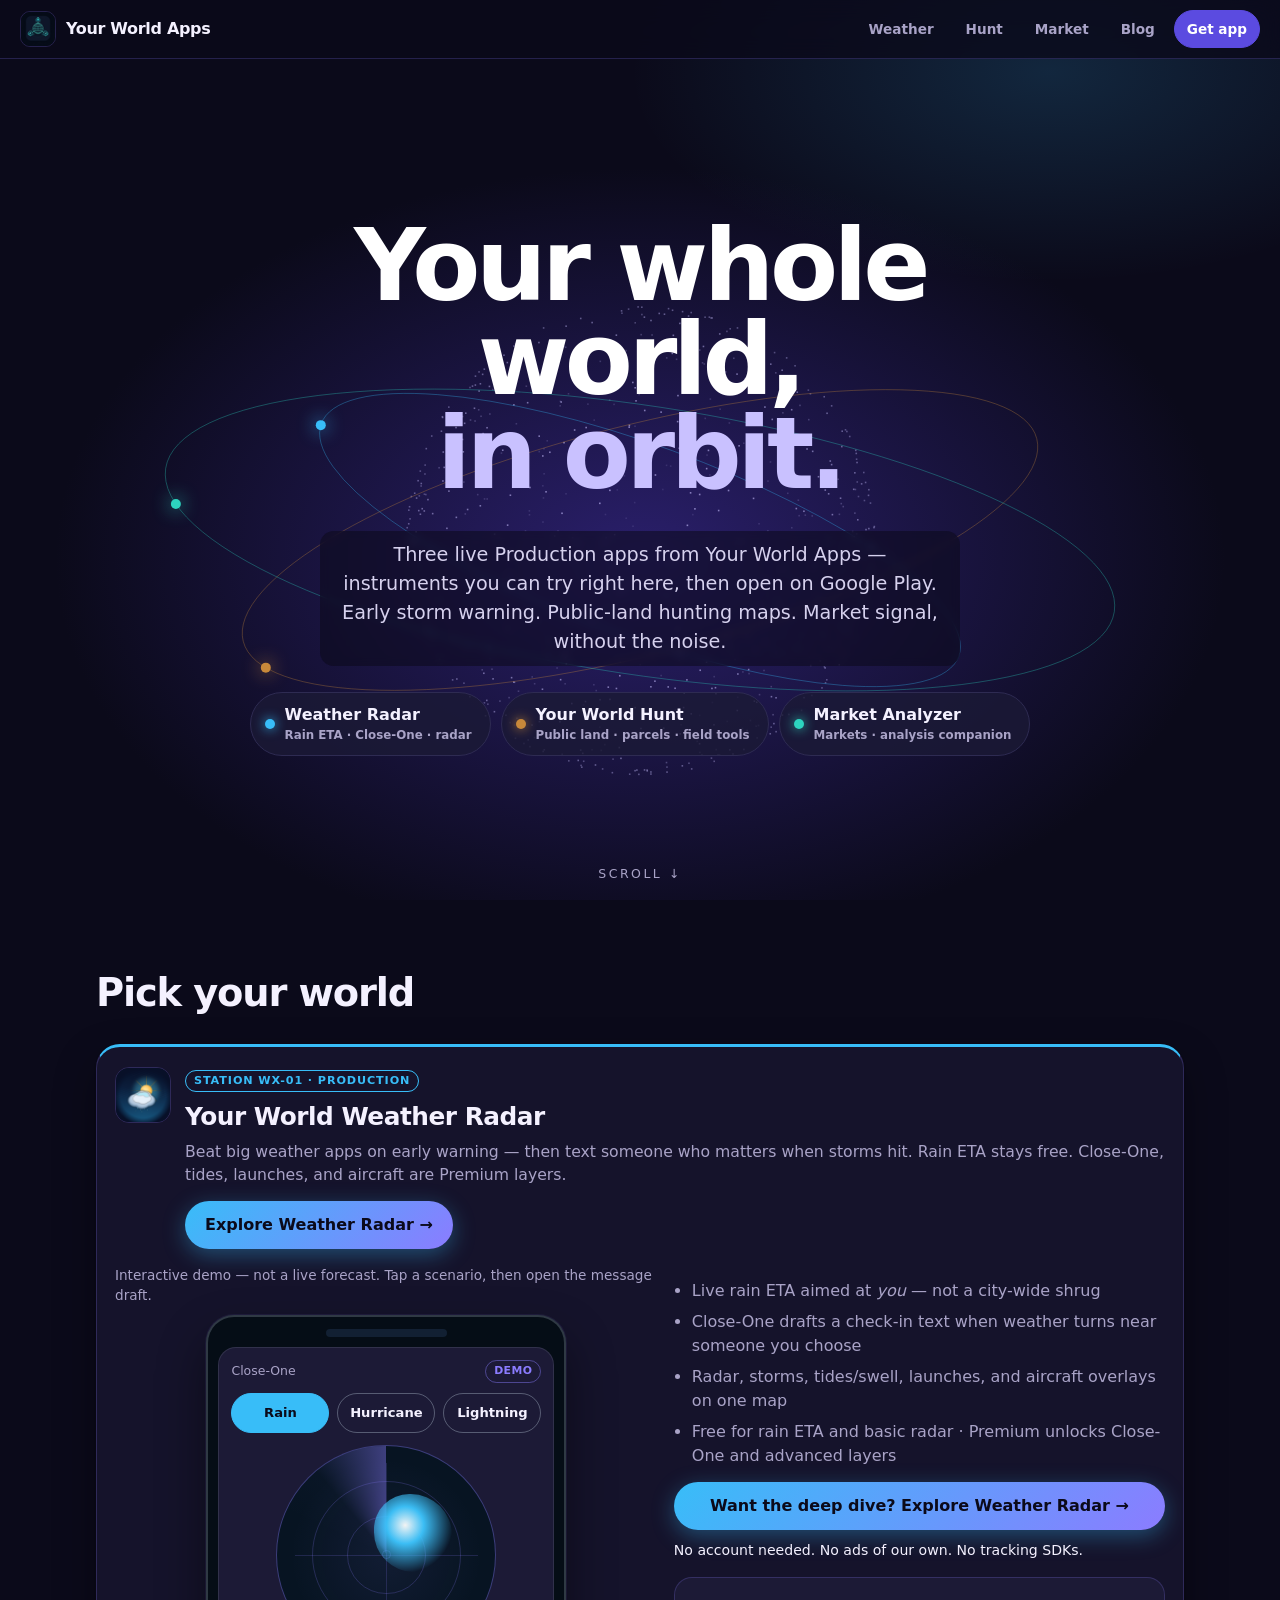
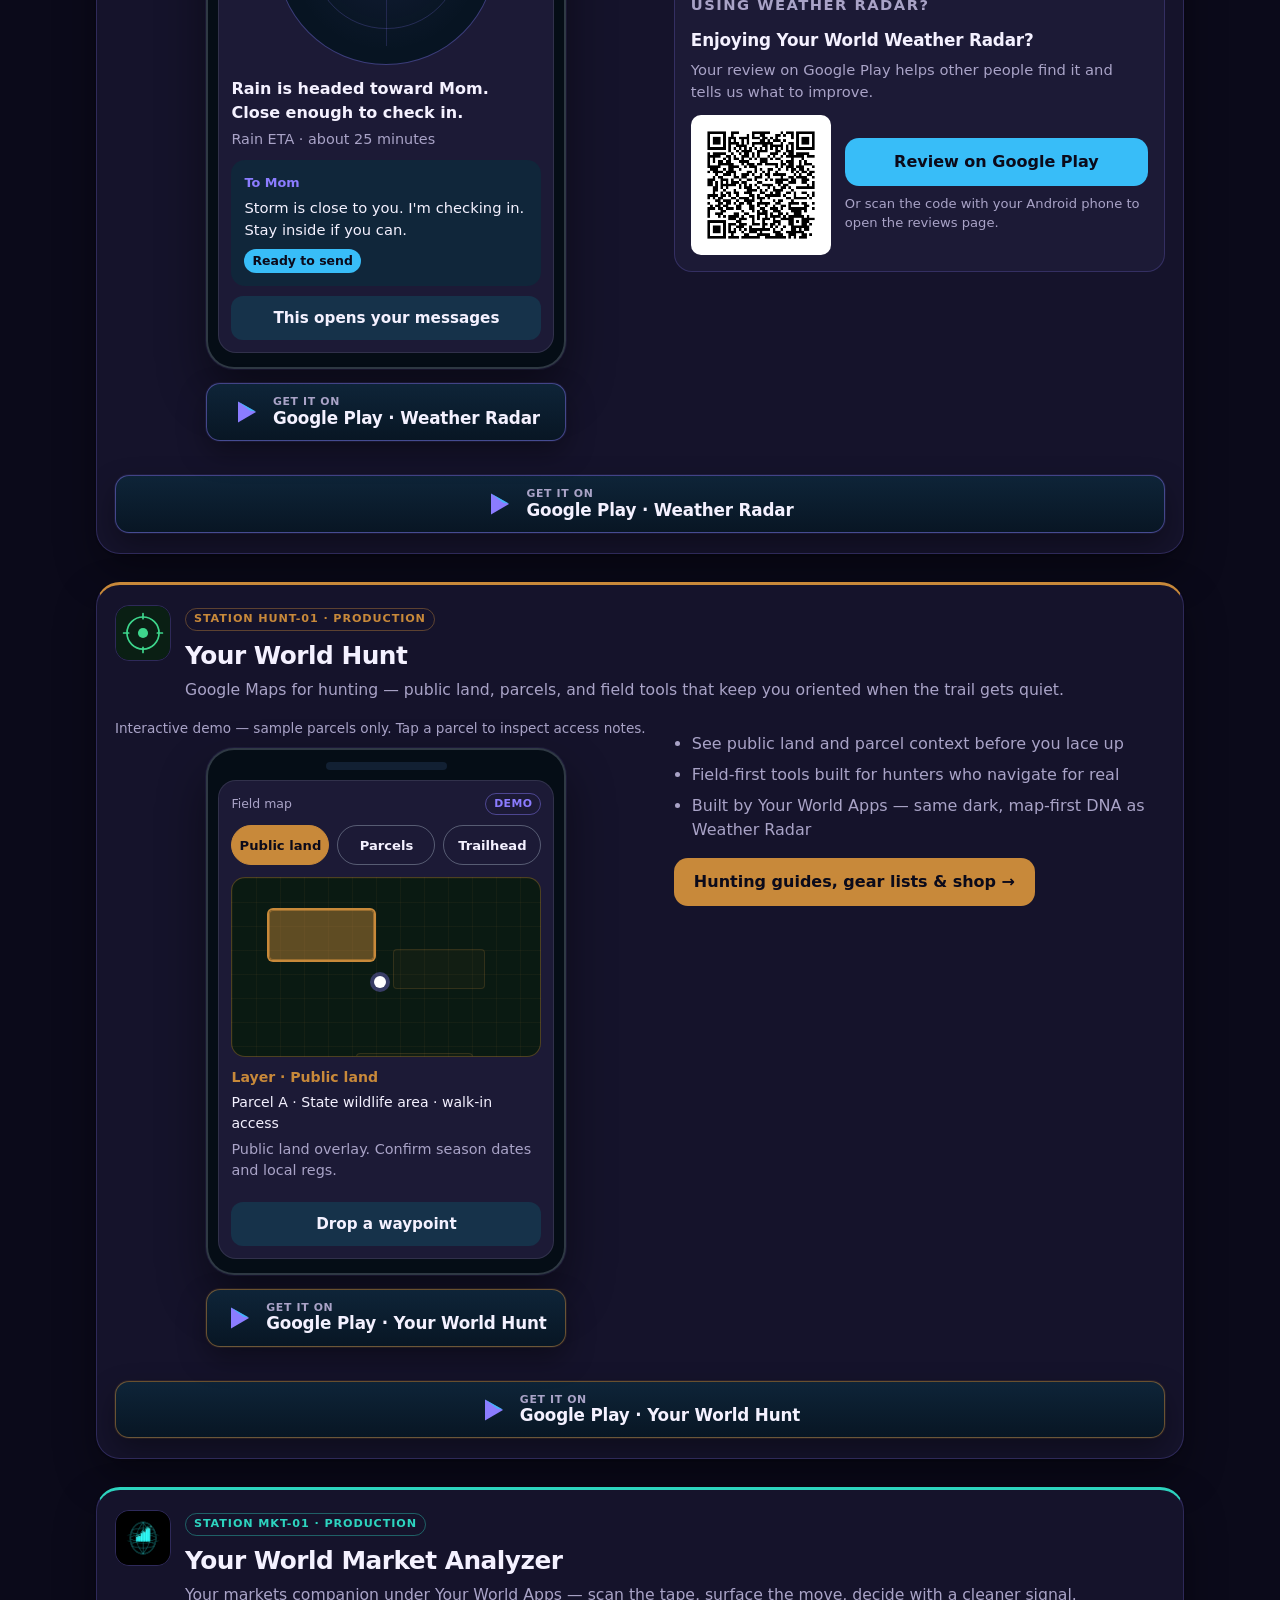
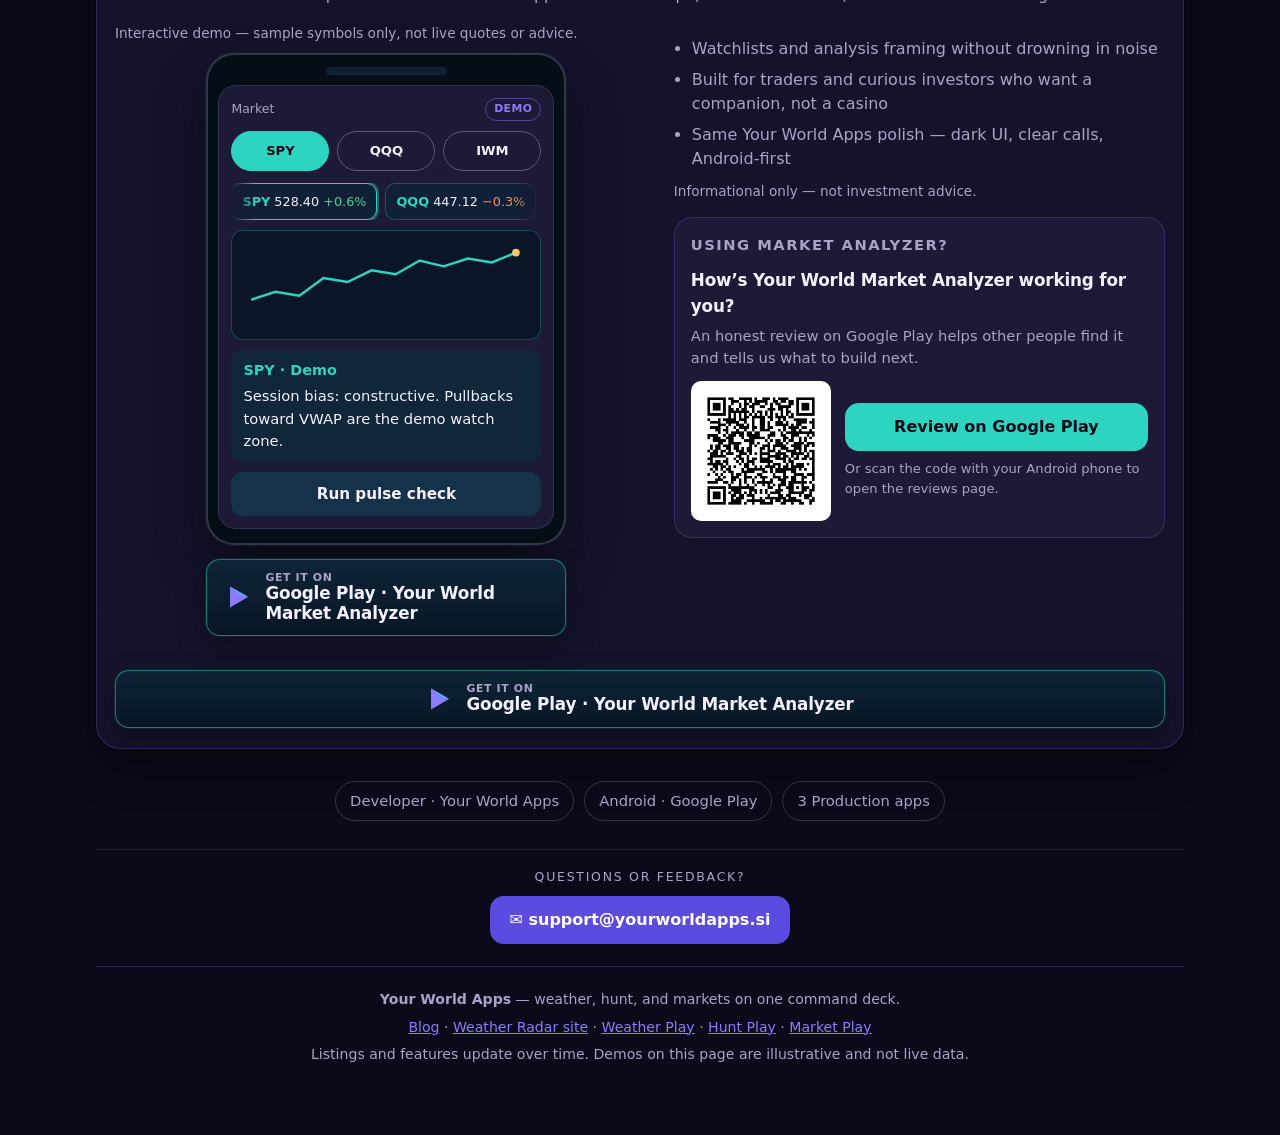
==== commit 46d10349: "Update share card: new og image, title and description" ====
--- a/index.html
+++ b/index.html
@@ -3,23 +3,24 @@
 <head>
 <meta charset="utf-8">
 <meta name="viewport" content="width=device-width, initial-scale=1">
-<title>Your World Apps — Command Deck</title>
+<title>Your World Apps: Weather Radar, Hunt &amp; Market Analyzer</title>
 <link rel="icon" href="assets/yw-apps-icon.png" type="image/png">
 <link rel="apple-touch-icon" href="assets/yw-apps-icon.png">
 <link rel="canonical" href="https://yourworldapps.si/">
 <link rel="alternate" type="application/rss+xml" title="Your World Apps Blog" href="https://yourworldapps.si/blog/feed.xml">
-<meta name="description" content="Your World Apps command deck: Weather Radar early storm alerts and Close-One, Your World Hunt public-land maps, and Your World Market Analyzer. Get them on Google Play.">
-<meta property="og:title" content="Your World Apps — Command Deck">
-<meta property="og:description" content="Your World Apps command deck: Weather Radar early storm alerts and Close-One, Your World Hunt public-land maps, and Your World Market Analyzer. Get them on Google Play.">
+<meta name="description" content="Live radar and early storm alerts, public-land hunting maps and wind, and a cleaner market signal. Try them right here.">
+<meta property="og:title" content="Your World Apps: Weather Radar, Hunt &amp; Market Analyzer">
+<meta property="og:description" content="Live radar and early storm alerts, public-land hunting maps and wind, and a cleaner market signal. Try them right here.">
 <meta property="og:url" content="https://yourworldapps.si/">
 <meta property="og:type" content="website">
-<meta property="og:image" content="https://yourworldapps.si/assets/og-hub.jpg">
+<meta property="og:image" content="https://yourworldapps.si/assets/og-hub-2026.jpg">
+<meta property="og:image:alt" content="Your World Apps: Your World Weather Radar, Your World Hunt and Your World Market Analyzer">
 <meta property="og:image:width" content="1200">
 <meta property="og:image:height" content="630">
 <meta name="twitter:card" content="summary_large_image">
-<meta name="twitter:title" content="Your World Apps — Command Deck">
-<meta name="twitter:description" content="Your World Apps command deck: Weather Radar early storm alerts and Close-One, Your World Hunt public-land maps, and Your World Market Analyzer. Get them on Google Play.">
-<meta name="twitter:image" content="https://yourworldapps.si/assets/og-hub.jpg">
+<meta name="twitter:title" content="Your World Apps: Weather Radar, Hunt &amp; Market Analyzer">
+<meta name="twitter:description" content="Live radar and early storm alerts, public-land hunting maps and wind, and a cleaner market signal. Try them right here.">
+<meta name="twitter:image" content="https://yourworldapps.si/assets/og-hub-2026.jpg">
 <script type="application/ld+json">
 {
   "@context": "https://schema.org",
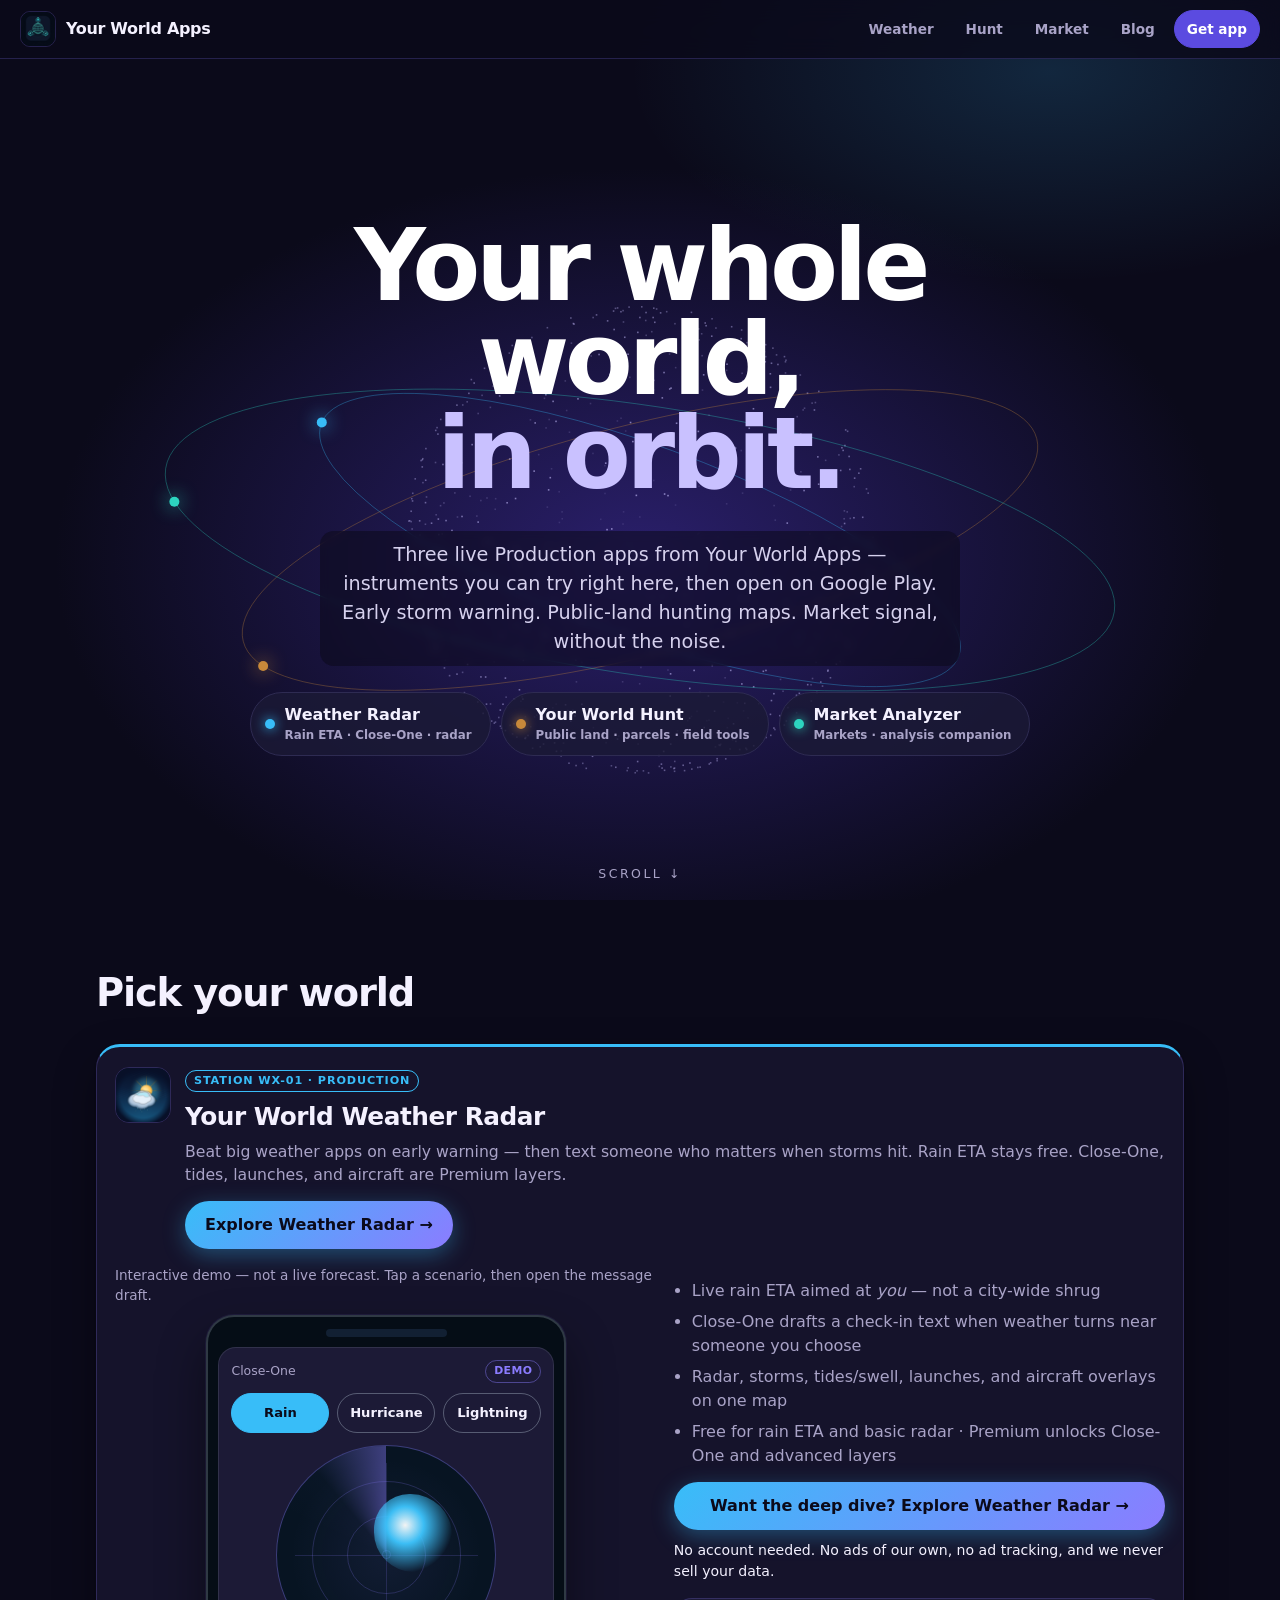
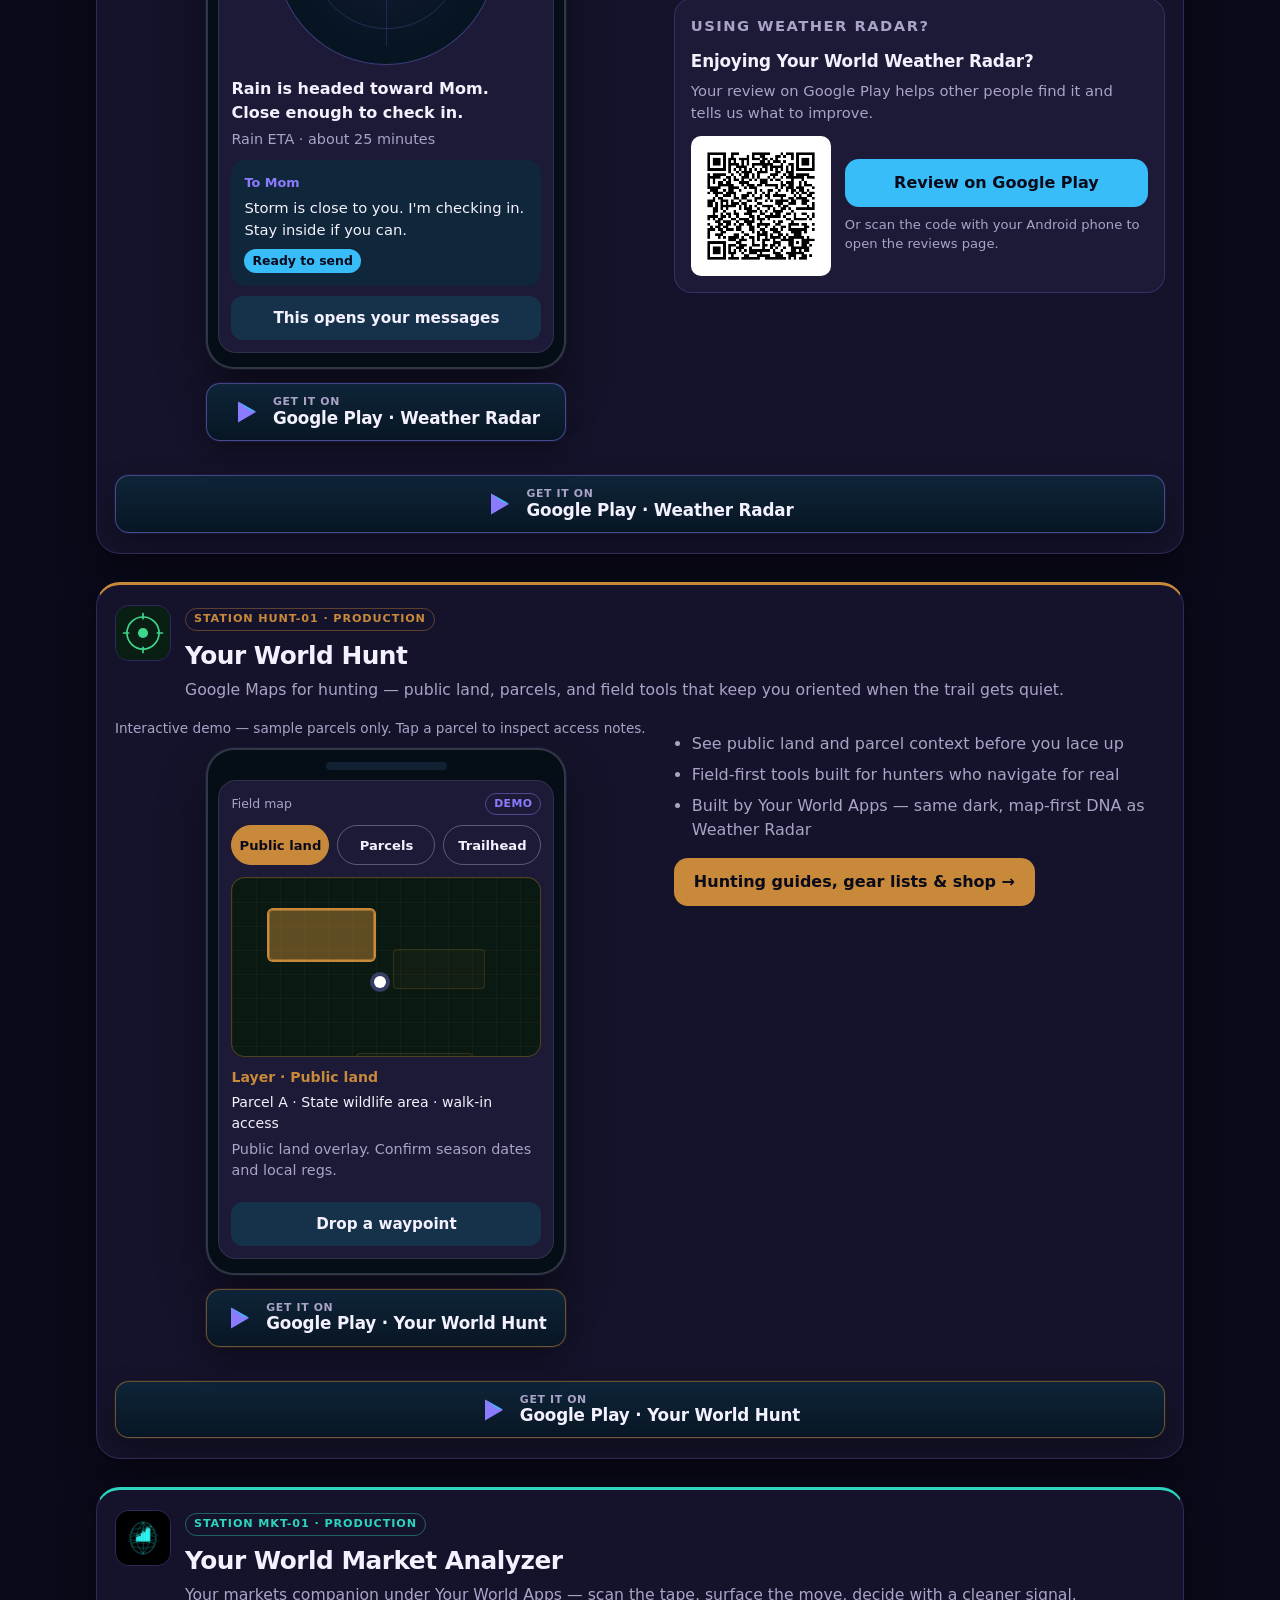
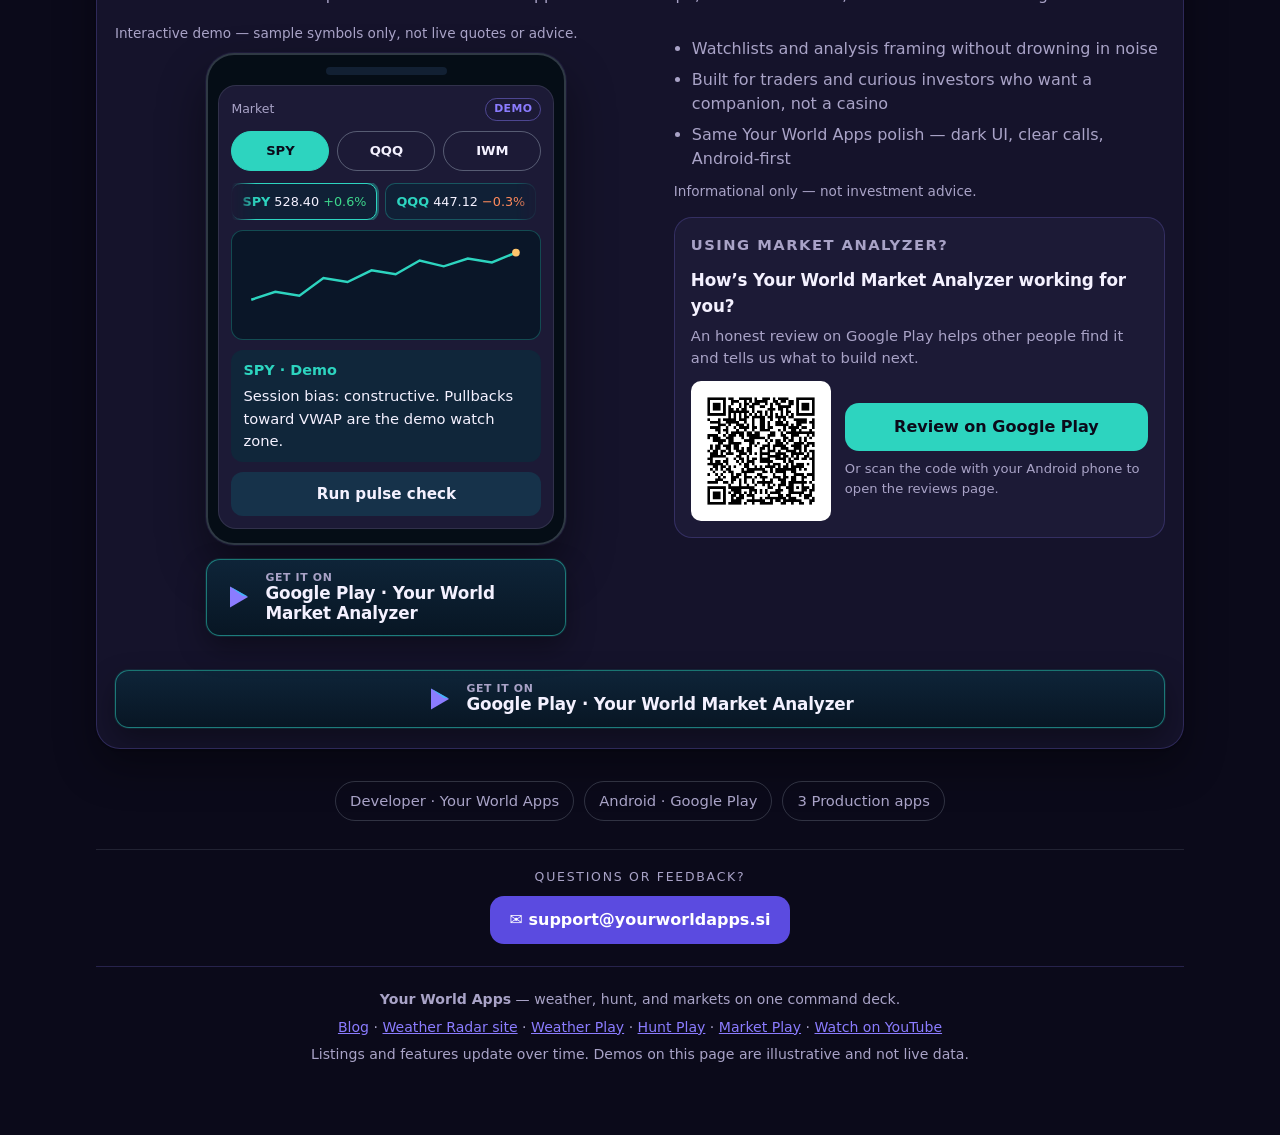
==== commit b858a113: "Hub: replace 'No tracking SDKs' with accurate no-ad-tracking/never-sell line; YouTube footer link; O" ====
--- a/index.html
+++ b/index.html
@@ -30,7 +30,15 @@
       "name": "Your World Apps",
       "url": "https://yourworldapps.si/",
       "email": "support@yourworldapps.si",
-      "logo": "https://yourworldapps.si/assets/yw-apps-icon.png"
+      "logo": "https://yourworldapps.si/assets/yw-apps-icon.png",
+      "sameAs": [
+        "https://www.youtube.com/channel/UCv_HP3UU30nKawvJ0AgHL3A",
+        "https://play.google.com/store/apps/details?id=com.yourworld.weatheranalyzer",
+        "https://play.google.com/store/apps/details?id=com.yourworld.hunt",
+        "https://play.google.com/store/apps/details?id=com.yourworld.analyzer",
+        "https://hunt.yourworldapps.si/",
+        "https://weather.yourworldapps.si/"
+      ]
     },
     {
       "@type": "ItemList",
@@ -904,7 +912,7 @@
             <li>Free for rain ETA and basic radar · Premium unlocks Close-One and advanced layers</li>
           </ul>
           <a class="wx-site-cta block" href="https://weather.yourworldapps.si/?utm_source=appshub&amp;utm_medium=cta&amp;utm_campaign=wx_deepdive">Want the deep dive? Explore Weather Radar →</a>
-          <p class="wx-trust">No account needed. No ads of our own. No tracking SDKs.</p>
+          <p class="wx-trust">No account needed. No ads of our own, no ad tracking, and we never sell your data.</p>
           <section class="review-ask" id="weather-review" aria-labelledby="wx-review-title">
             <p class="kicker">Using Weather Radar?</p>
             <h3 id="wx-review-title">Enjoying Your World Weather Radar?</h3>
@@ -1089,6 +1097,8 @@
       <a href="https://play.google.com/store/apps/details?id=com.yourworld.hunt&amp;referrer=utm_source%3Dappshub%26utm_medium%3Dhunt%26utm_campaign%3Dfooter">Hunt Play</a>
       ·
       <a href="https://play.google.com/store/apps/details?id=com.yourworld.analyzer&amp;referrer=utm_source%3Dappshub%26utm_medium%3Danalyzer%26utm_campaign%3Dfooter">Market Play</a>
+      ·
+      <a href="https://www.youtube.com/channel/UCv_HP3UU30nKawvJ0AgHL3A" target="_blank" rel="noopener">Watch on YouTube</a>
     </p>
     <p>Listings and features update over time. Demos on this page are illustrative and not live data.</p>
   </footer>
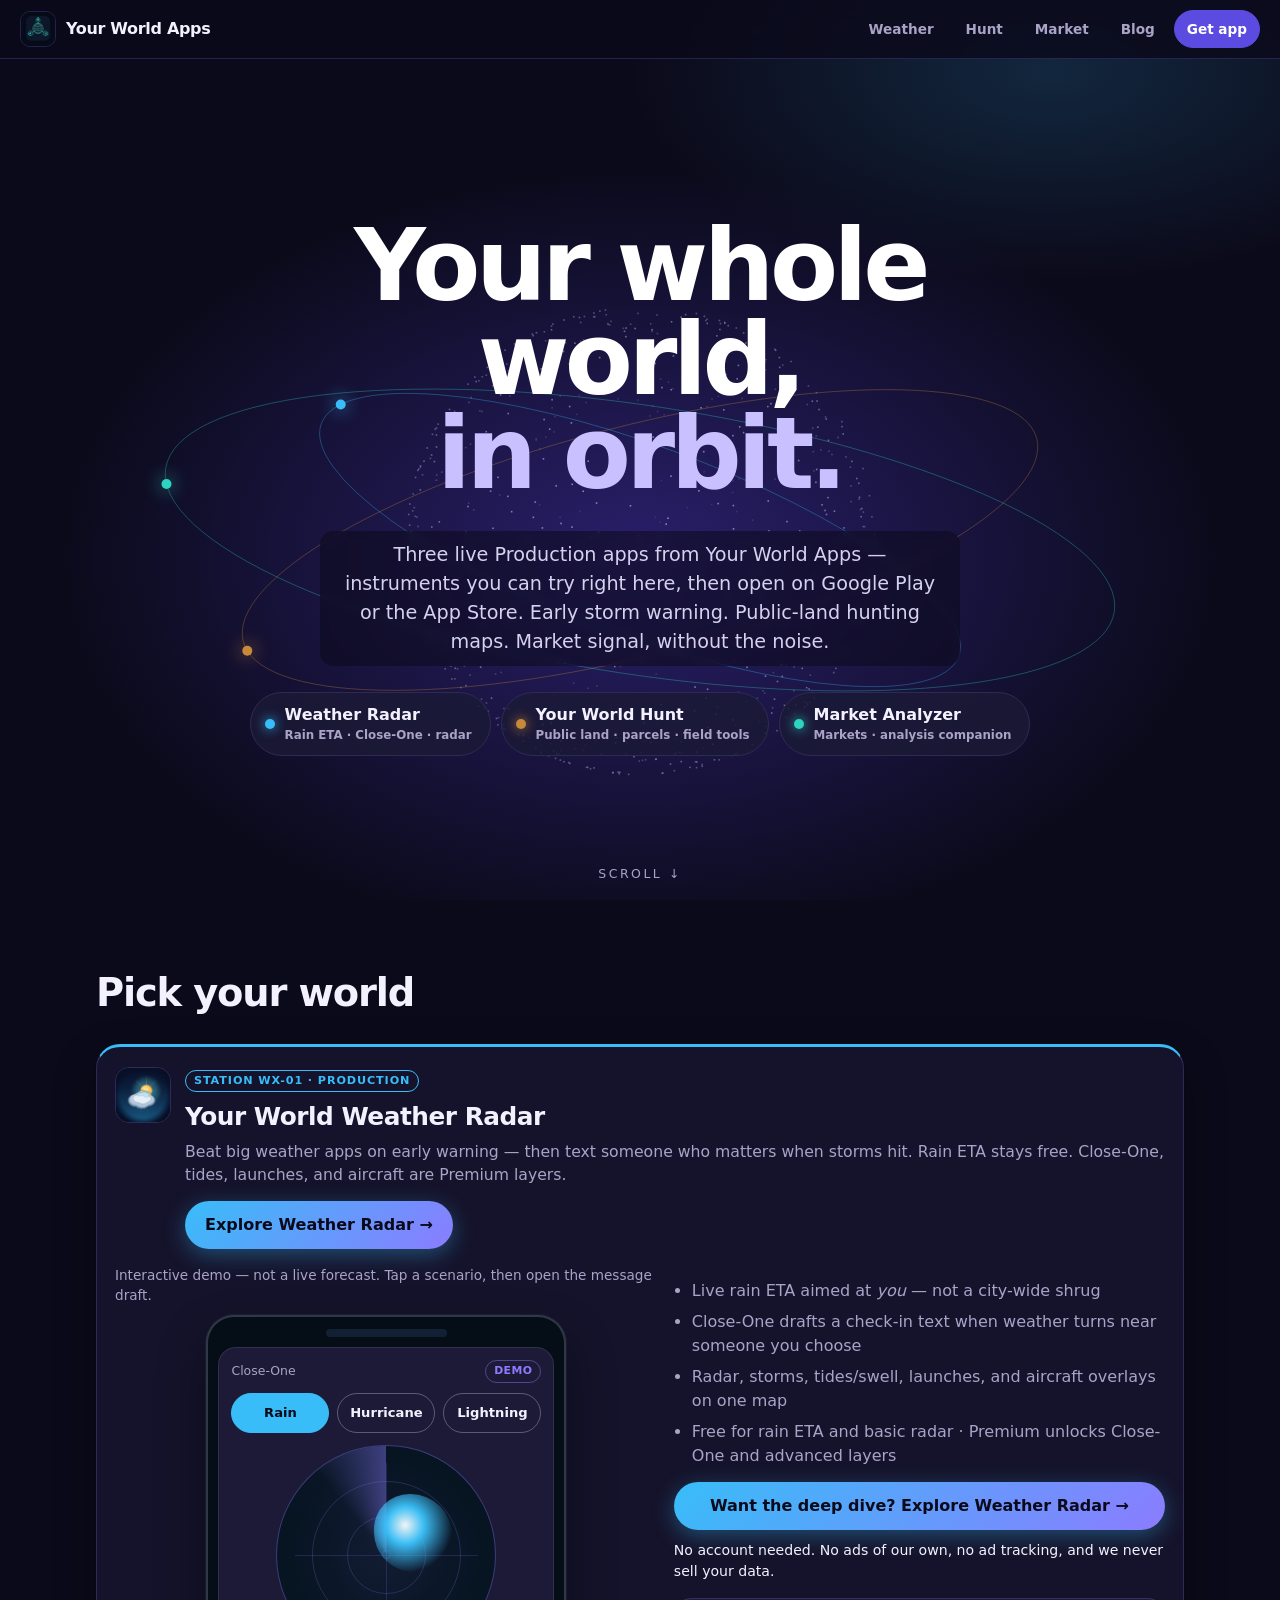
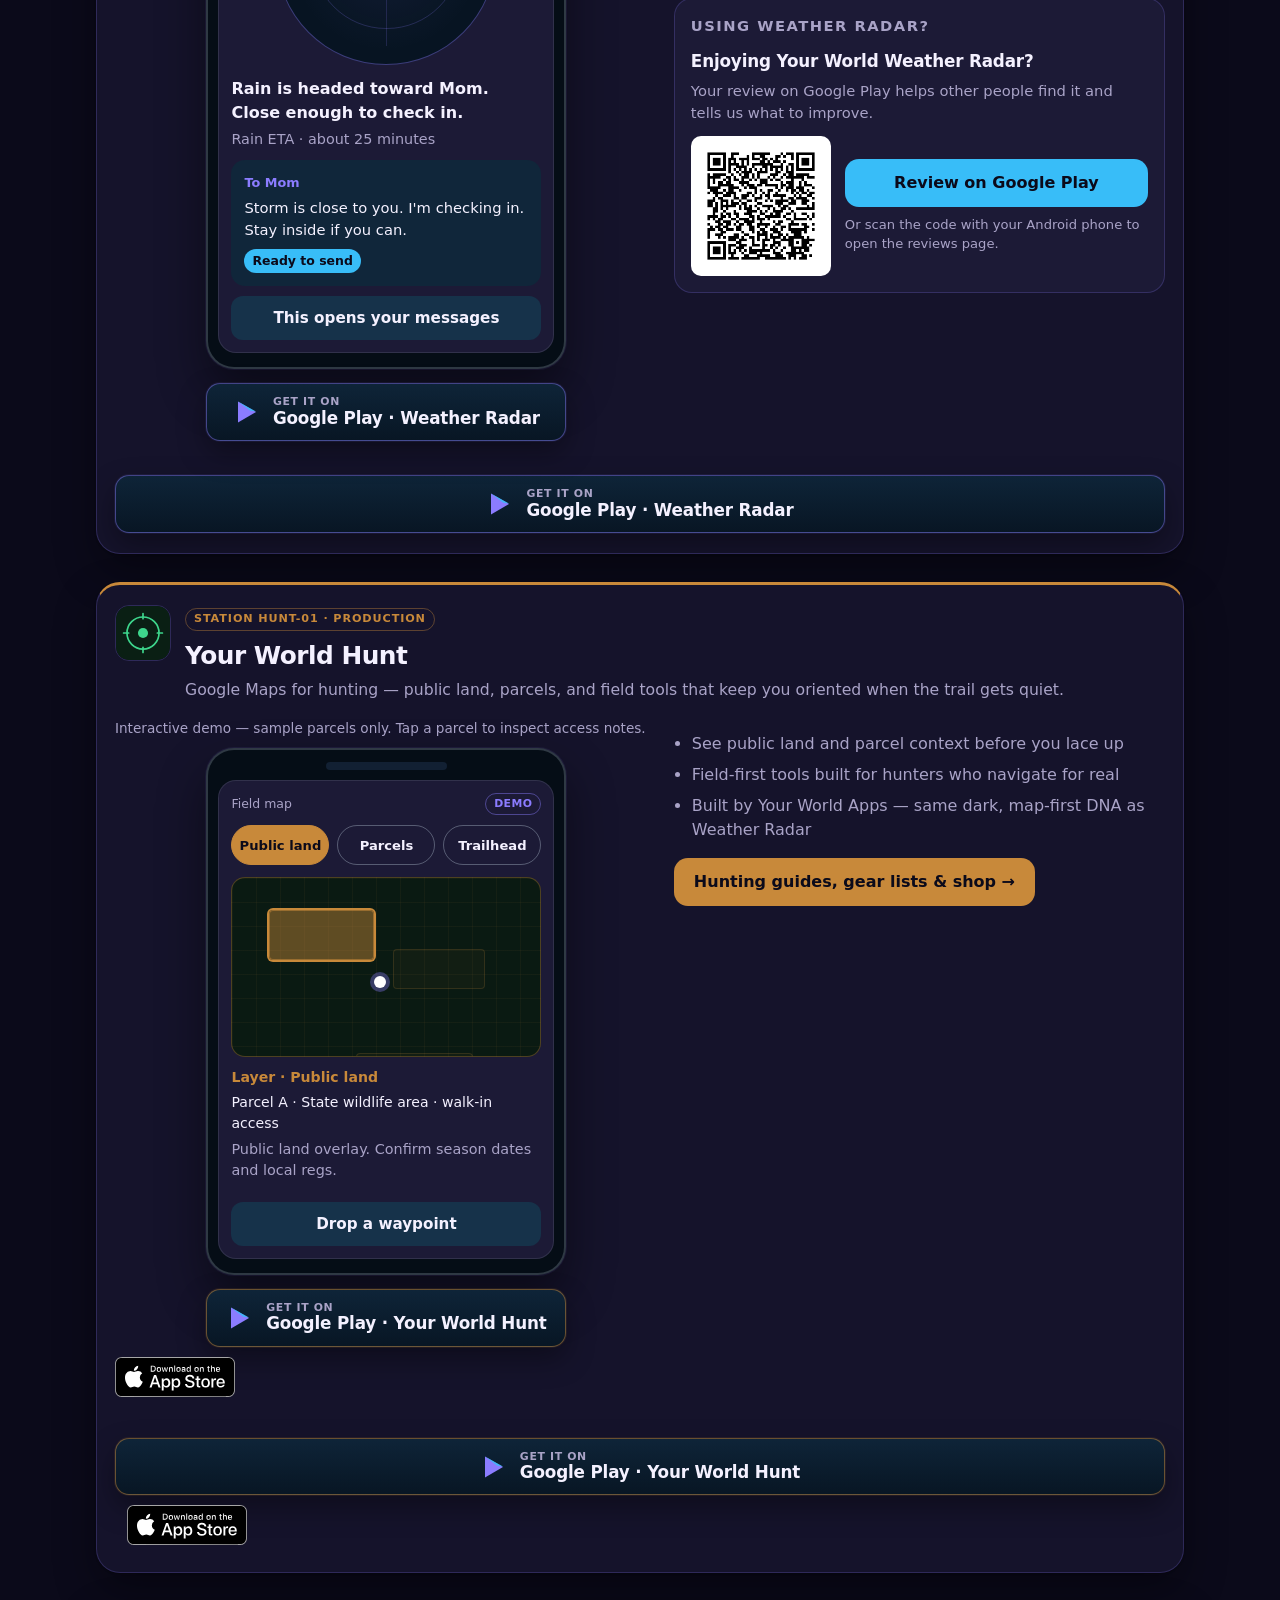
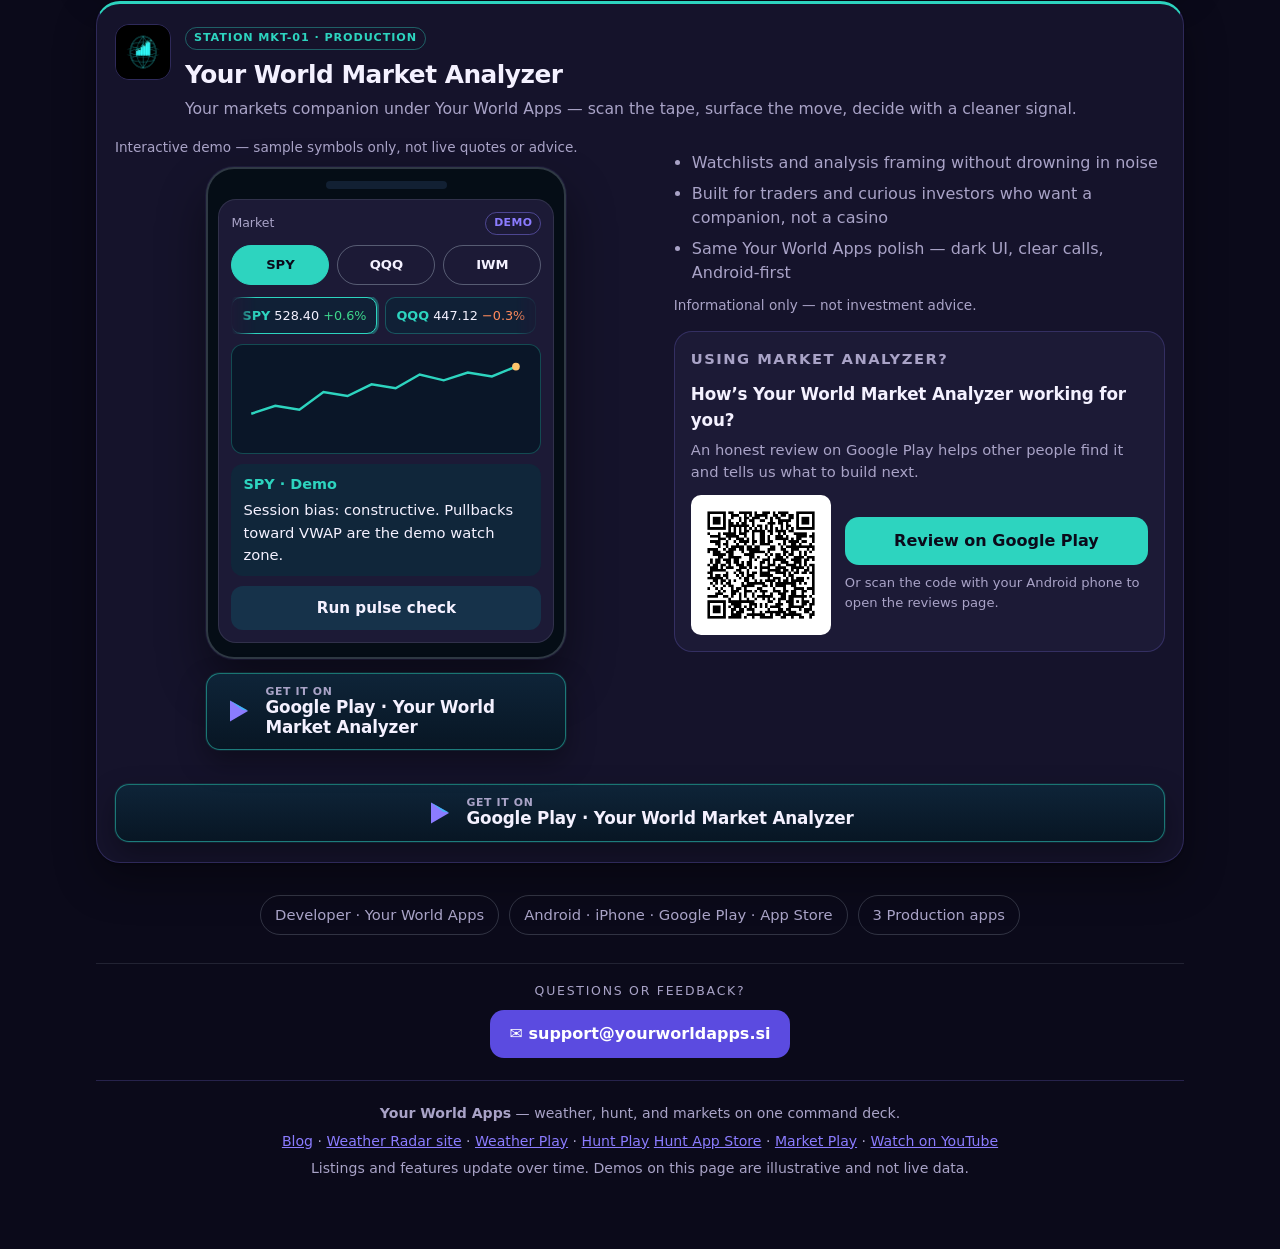
==== commit 090da602: "Hunt section: App Store badge, schema, and iPhone + Android copy Add Download on the App Store next " ====
--- a/index.html
+++ b/index.html
@@ -37,12 +37,13 @@
         "https://play.google.com/store/apps/details?id=com.yourworld.hunt",
         "https://play.google.com/store/apps/details?id=com.yourworld.analyzer",
         "https://hunt.yourworldapps.si/",
-        "https://weather.yourworldapps.si/"
+        "https://weather.yourworldapps.si/",
+        "https://apps.apple.com/app/id6822549497"
       ]
     },
     {
       "@type": "ItemList",
-      "name": "Your World Apps on Google Play",
+      "name": "Your World Apps on Google Play and the App Store",
       "itemListElement": [
         {
           "@type": "ListItem",
@@ -66,14 +67,18 @@
           "item": {
             "@type": "SoftwareApplication",
             "name": "Your World Hunt",
-            "operatingSystem": "Android",
+            "operatingSystem": "iOS 17.0+, Android",
             "applicationCategory": "SportsApplication",
             "url": "https://play.google.com/store/apps/details?id=com.yourworld.hunt",
             "offers": {
               "@type": "Offer",
               "price": "0",
               "priceCurrency": "USD"
-            }
+            },
+            "sameAs": [
+              "https://apps.apple.com/app/id6822549497"
+            ],
+            "installUrl": "https://apps.apple.com/app/id6822549497"
           }
         },
         {
@@ -573,7 +578,8 @@
     box-shadow: 0 0 0 1px rgba(139,124,255,0.08), 0 12px 28px rgba(0,0,0,0.35);
     transition: filter 0.15s ease, border-color 0.15s ease, transform 0.15s ease;
   }
-  .play-cta:hover {
+  .as-cta{display:inline-flex;margin:10px 0 0;line-height:0}.as-cta img{height:40px;width:auto;display:block}.station-foot .as-cta{margin-left:12px}
+.play-cta:hover {
     filter: brightness(1.08);
     border-color: var(--accent);
     transform: translateY(-1px);
@@ -842,7 +848,7 @@
   <canvas id="orbit" aria-hidden="true"></canvas>
   <div class="hero-copy">
     <h1 id="hero-title" class="reveal d2">Your whole world,<br><span>in orbit.</span></h1>
-    <p class="lead reveal d3">Three live Production apps from Your World Apps — instruments you can try right here, then open on Google Play. Early storm warning. Public-land hunting maps. Market signal, without the noise.</p>
+    <p class="lead reveal d3">Three live Production apps from Your World Apps — instruments you can try right here, then open on Google Play or the App Store. Early storm warning. Public-land hunting maps. Market signal, without the noise.</p>
     <div class="orbit-pills reveal d4" aria-label="Apps">
       <a class="pill wx" href="#weather">Weather Radar<small>Rain ETA · Close-One · radar</small></a>
       <a class="pill hunt" href="#hunt">Your World Hunt<small>Public land · parcels · field tools</small></a>
@@ -976,6 +982,7 @@
   <svg class="play-icon" viewBox="0 0 28 28" aria-hidden="true"><path fill="#8B7CFF" d="M5 3.5v21l18-10.5L5 3.5z"/><path fill="#38BDF8" d="M5 3.5l12.2 9.2L23 13.5 5 3.5z" opacity=".85"/></svg>
   <span class="play-copy"><small>Get it on</small><strong>Google Play · Your World Hunt</strong></span>
 </a>
+<a class="as-cta" href="https://apps.apple.com/app/id6822549497" target="_blank" rel="noopener"><img src="assets/badges/download-on-the-app-store.svg" width="120" height="40" alt="Download on the App Store"></a>
         </div>
         <div class="copy-col">
           <ul class="bullets">
@@ -991,6 +998,7 @@
   <svg class="play-icon" viewBox="0 0 28 28" aria-hidden="true"><path fill="#8B7CFF" d="M5 3.5v21l18-10.5L5 3.5z"/><path fill="#38BDF8" d="M5 3.5l12.2 9.2L23 13.5 5 3.5z" opacity=".85"/></svg>
   <span class="play-copy"><small>Get it on</small><strong>Google Play · Your World Hunt</strong></span>
 </a>
+<a class="as-cta" href="https://apps.apple.com/app/id6822549497" target="_blank" rel="noopener"><img src="assets/badges/download-on-the-app-store.svg" width="120" height="40" alt="Download on the App Store"></a>
       </div>
     </article>
 
@@ -1077,7 +1085,7 @@
 
   <div class="trust">
     <span>Developer · Your World Apps</span>
-    <span>Android · Google Play</span>
+    <span>Android · iPhone · Google Play · App Store</span>
     <span>3 Production apps</span>
   </div>
 
@@ -1095,6 +1103,7 @@
       <a href="https://play.google.com/store/apps/details?id=com.yourworld.weatheranalyzer&amp;referrer=utm_source%3Dappshub%26utm_medium%3Dweatheranalyzer%26utm_campaign%3Dfooter">Weather Play</a>
       ·
       <a href="https://play.google.com/store/apps/details?id=com.yourworld.hunt&amp;referrer=utm_source%3Dappshub%26utm_medium%3Dhunt%26utm_campaign%3Dfooter">Hunt Play</a>
+        <a href="https://apps.apple.com/app/id6822549497">Hunt App Store</a>
       ·
       <a href="https://play.google.com/store/apps/details?id=com.yourworld.analyzer&amp;referrer=utm_source%3Dappshub%26utm_medium%3Danalyzer%26utm_campaign%3Dfooter">Market Play</a>
       ·
